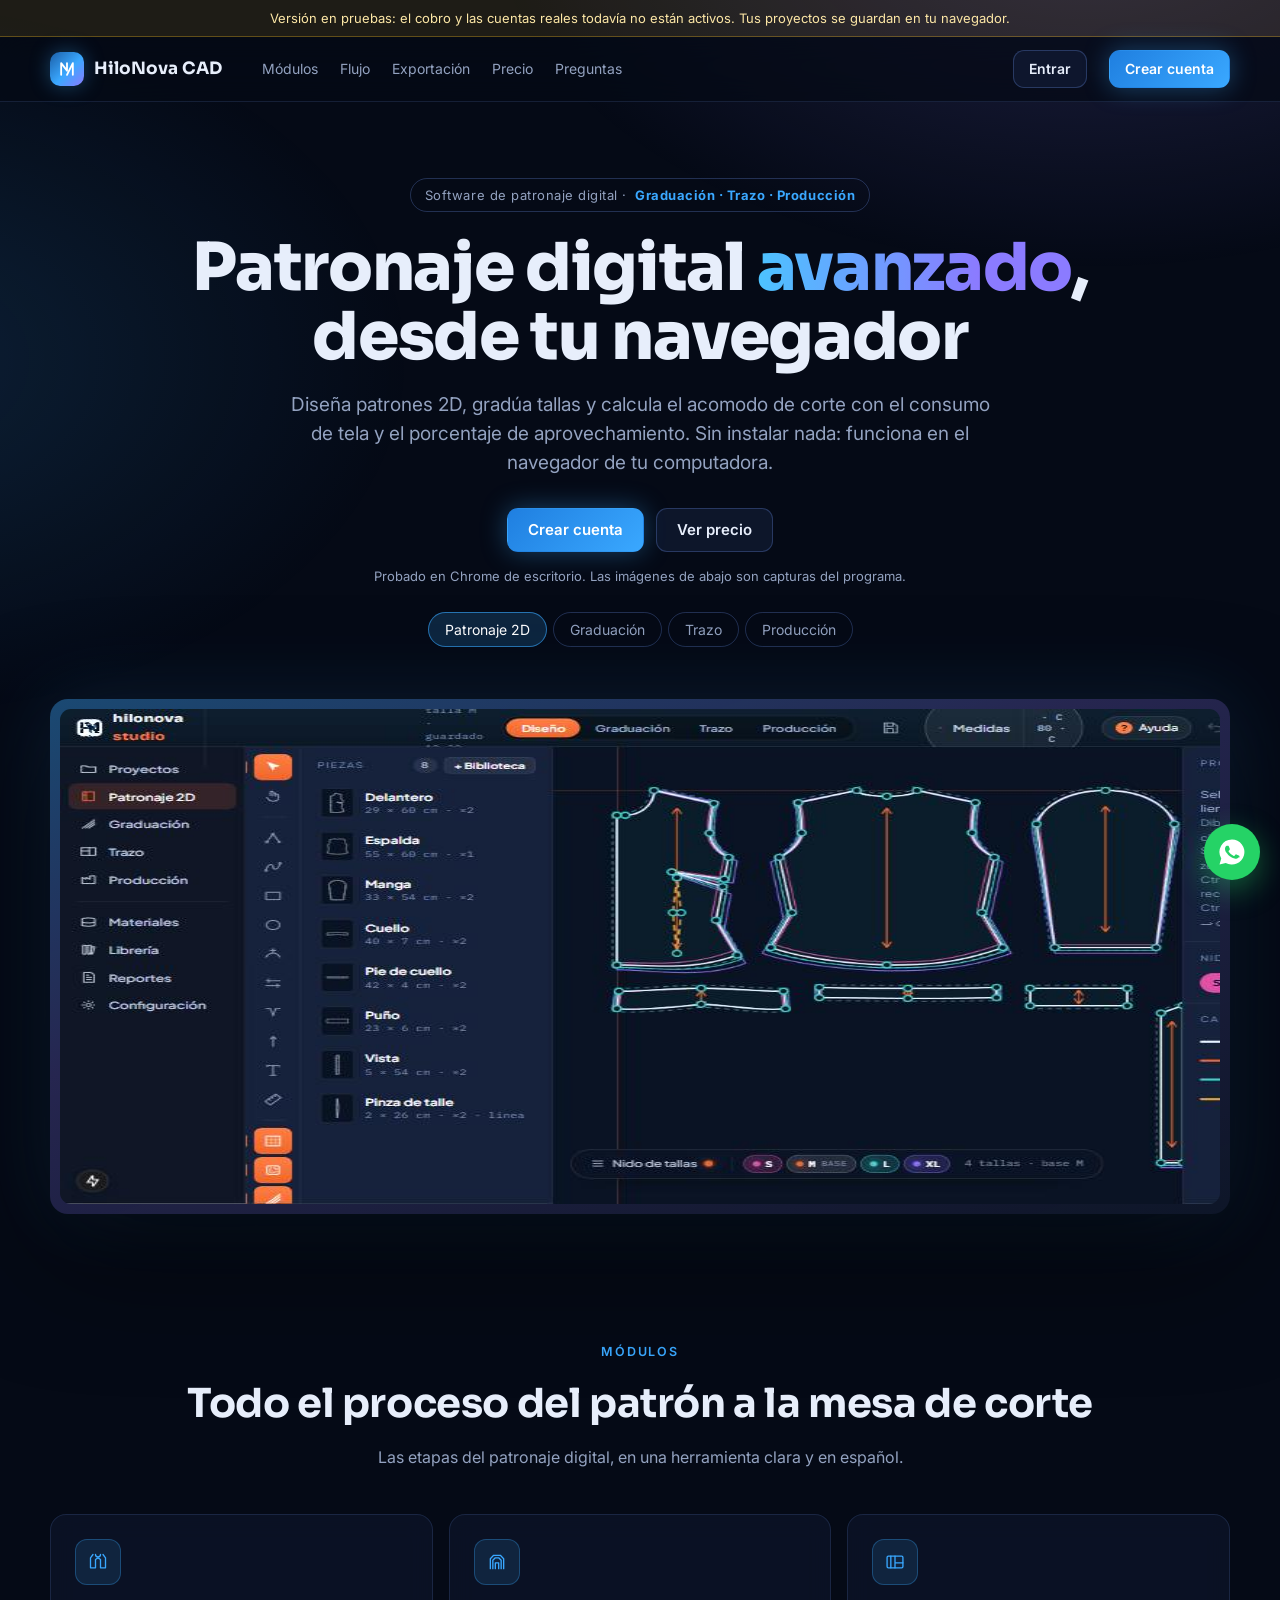
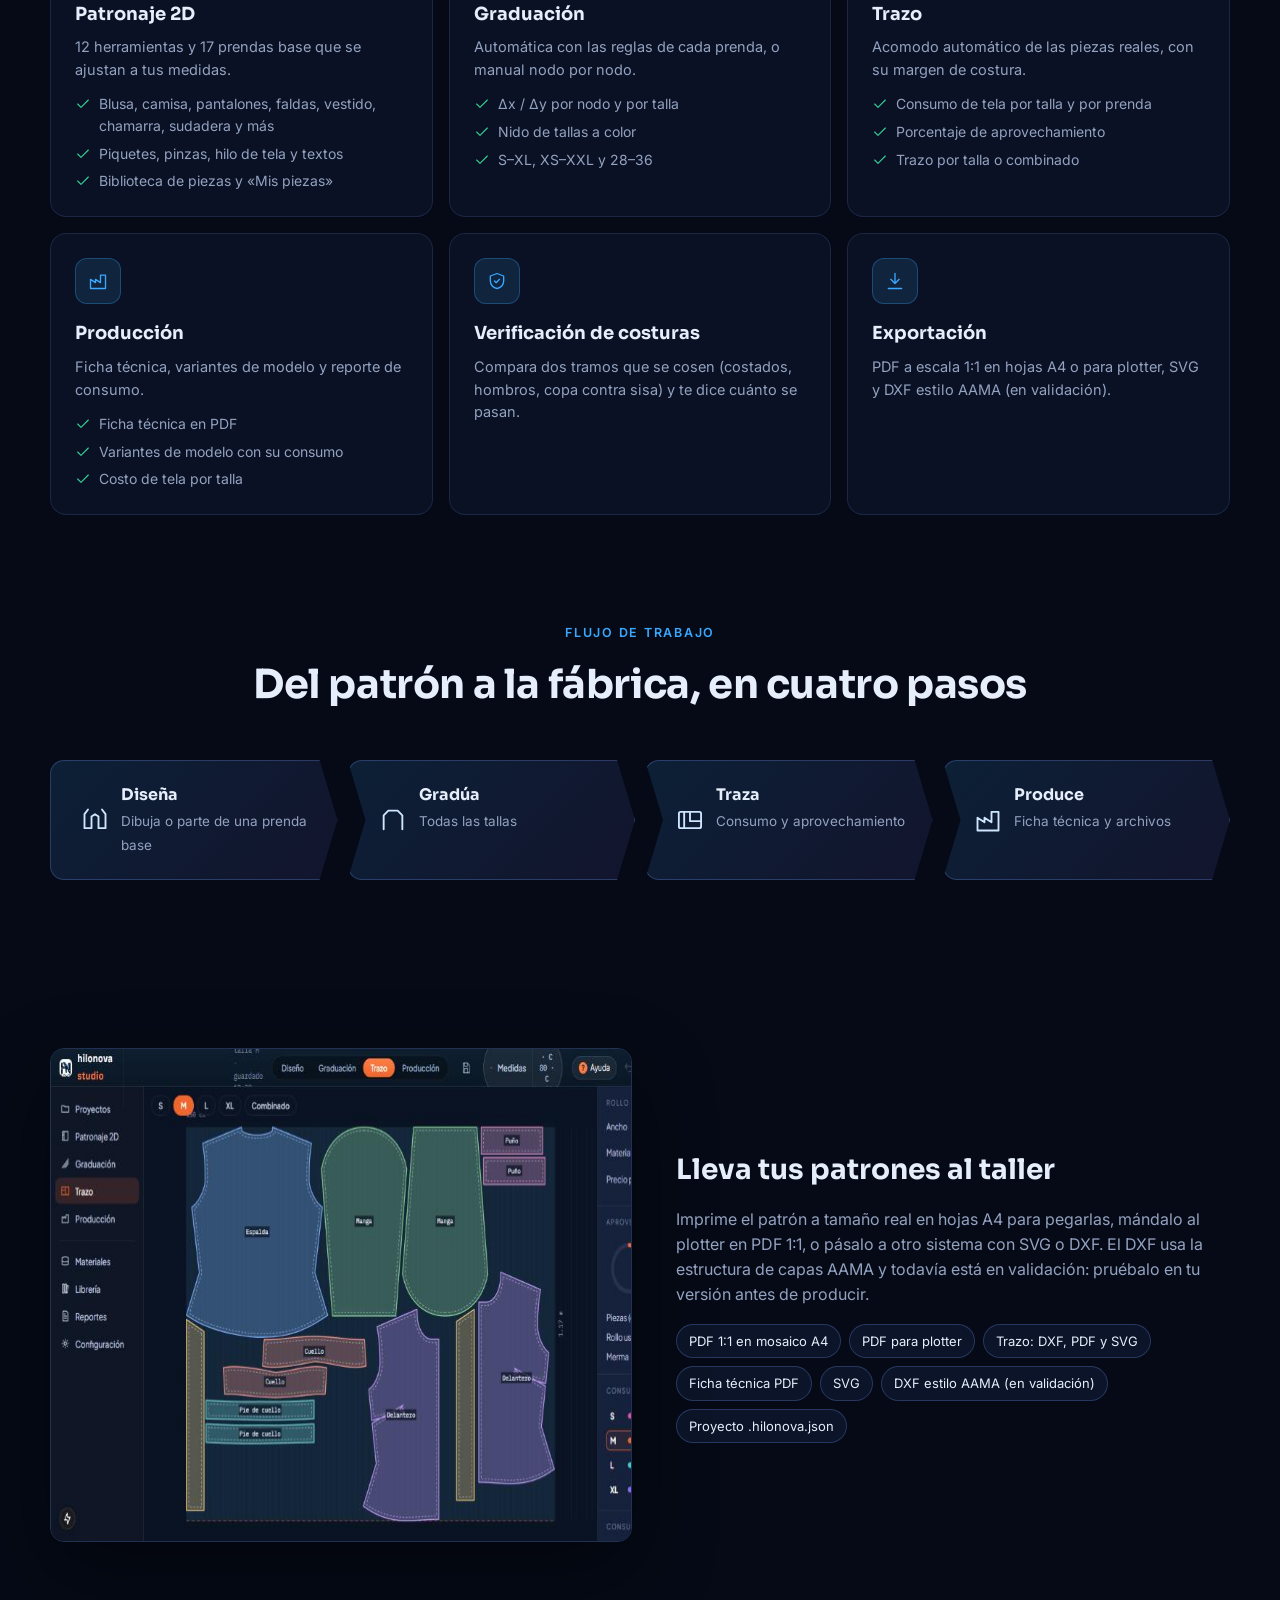
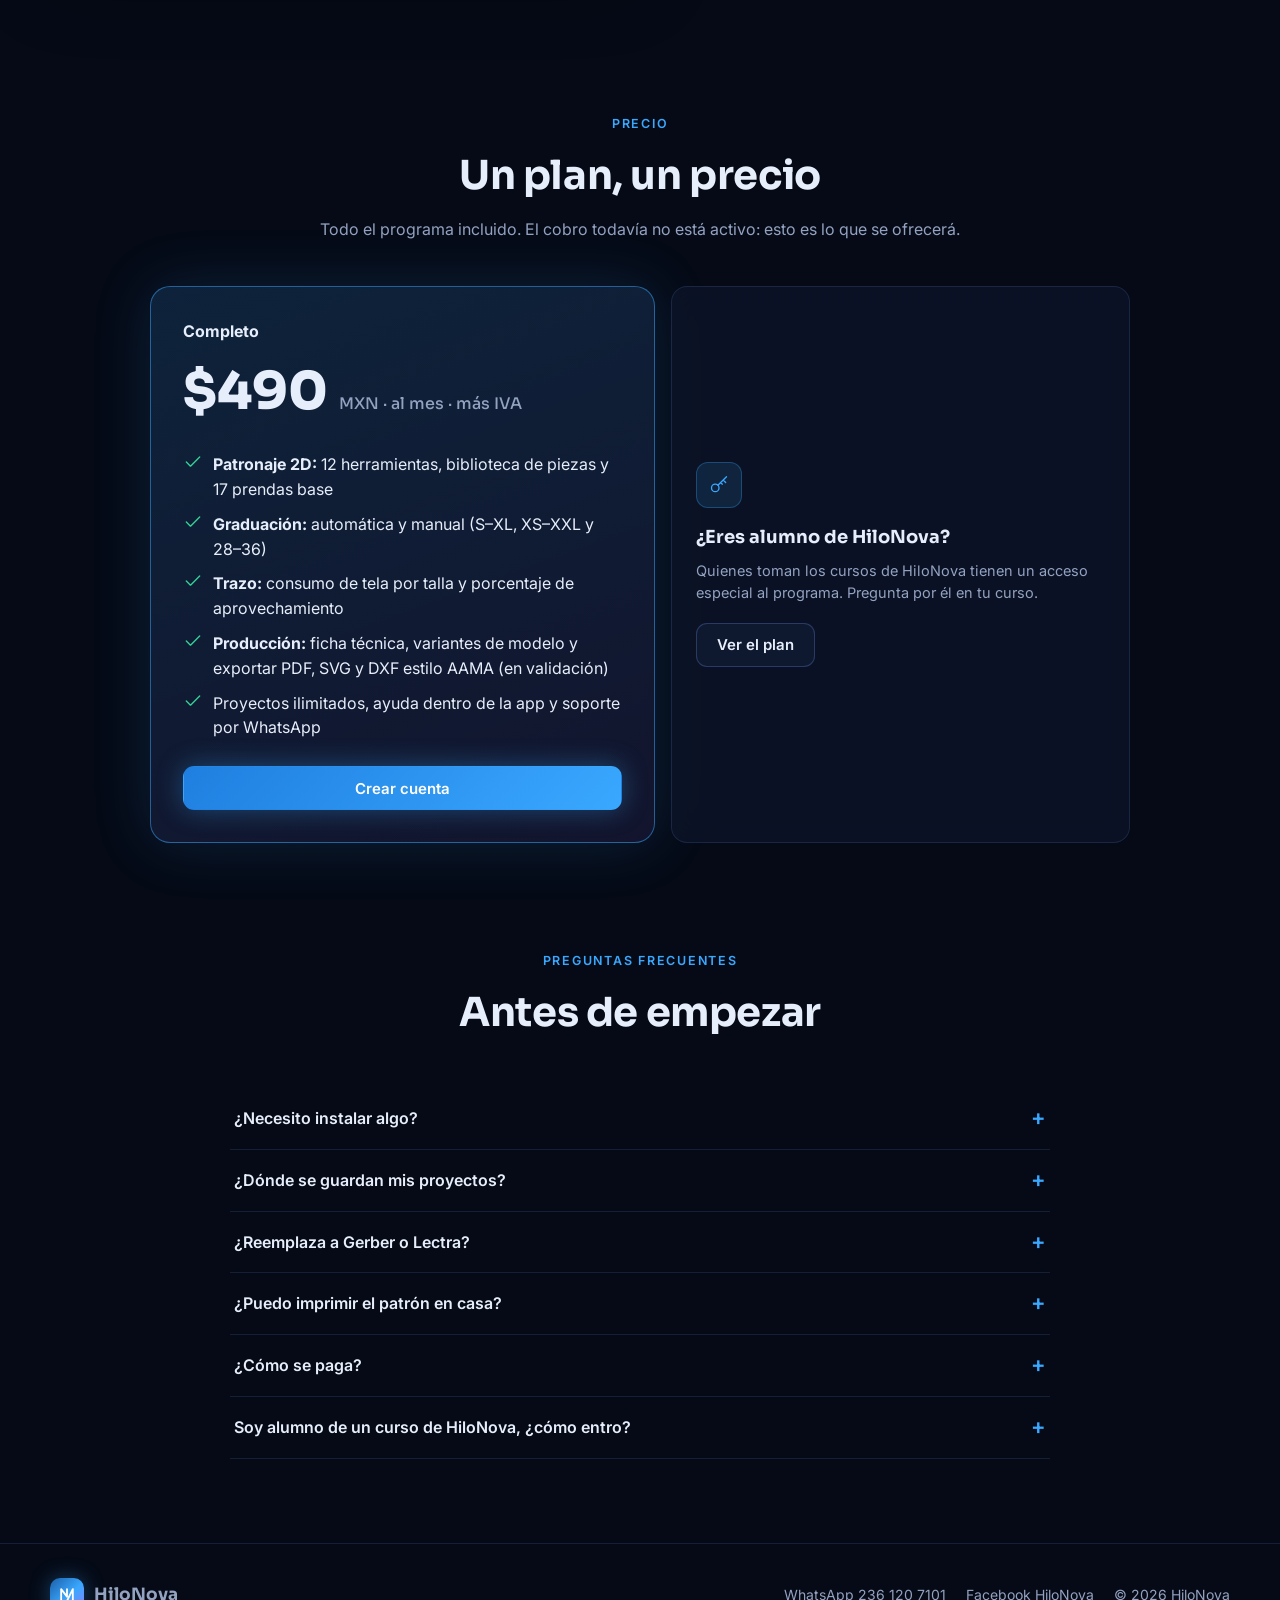
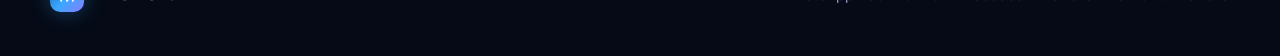
==== index.html @ 09a37320 "feat: programa con cuentas reales y guardado en la nube; FAQ de dónde se guardan los proyectos Qué: " ====
<!doctype html>
<html lang="es" data-theme="dark">
<head>
  <meta charset="utf-8">
  <meta name="viewport" content="width=device-width, initial-scale=1">
  <title>HiloNova CAD · Software de patronaje digital, graduación y trazo</title>
  <meta name="description" content="Diseña patrones 2D, gradúa tallas y calcula el acomodo de corte con consumo de tela y aprovechamiento, desde tu navegador. Ficha técnica y exportación a PDF, SVG y DXF.">
  <meta property="og:title" content="HiloNova CAD · Patronaje digital avanzado">
  <meta property="og:description" content="Patrones 2D, graduación de tallas, trazo con consumo de tela y ficha técnica. Desde tu navegador.">
  <meta property="og:image" content="assets/img/screen-trazo.jpg">
  <link rel="icon" href="data:image/svg+xml,%3Csvg xmlns=%27http://www.w3.org/2000/svg%27 viewBox=%270 0 24 24%27%3E%3Crect width=%2724%27 height=%2724%27 rx=%276%27 fill=%27%231f7fe0%27/%3E%3Cpath d=%27M7 17V7l5 7V7M12 17l5-10v10%27 stroke=%27white%27 stroke-width=%272%27 fill=%27none%27 stroke-linecap=%27round%27 stroke-linejoin=%27round%27/%3E%3C/svg%3E">
  <link rel="preconnect" href="https://fonts.googleapis.com">
  <link rel="preconnect" href="https://fonts.gstatic.com" crossorigin>
  <link href="https://fonts.googleapis.com/css2?family=Inter:wght@400;500;600;700&family=Sora:wght@500;600;700;800&display=swap" rel="stylesheet">
  <style>
    :root { --bg:#050a16; --panel:rgba(13,22,42,.72); --line:rgba(120,160,255,.14); --line2:rgba(120,160,255,.26); --text:#e7eefb; --muted:#93a2c0; --accent:#3aa8ff; --accent2:#8b7bff; --ok:#34d399; }
    * { box-sizing: border-box; }
    html { scroll-behavior: smooth; }
    body { margin:0; font-family: Inter, system-ui, sans-serif; background: var(--bg); color: var(--text); -webkit-font-smoothing: antialiased; line-height: 1.55; overflow-x: hidden; }
    body::before { content:''; position: fixed; inset: 0; z-index: -1; background: radial-gradient(1000px 600px at 85% -10%, rgba(139,123,255,.2), transparent 60%), radial-gradient(900px 600px at -10% 40%, rgba(58,168,255,.14), transparent 60%); }
    a { color: inherit; text-decoration: none; }
    svg.ic { width: 20px; height: 20px; stroke: currentColor; fill: none; stroke-width: 1.6; stroke-linecap: round; stroke-linejoin: round; flex: none; }
    .wrap { width: min(1180px, 100% - 40px); margin: 0 auto; }
    header { position: sticky; top: 0; z-index: 20; backdrop-filter: blur(14px); background: rgba(5,10,22,.72); border-bottom: 1px solid var(--line); }
    .nav { display: flex; align-items: center; gap: 22px; height: 64px; }
    .brand { display: flex; align-items: center; gap: 10px; font-family: Sora, Inter; font-weight: 700; font-size: 17px; }
    .mark { width: 34px; height: 34px; border-radius: 10px; display: grid; place-items: center; background: linear-gradient(135deg,#1b5fa8,#3aa8ff 55%,#8b7bff); box-shadow: 0 0 20px rgba(58,168,255,.35); }
    .mark svg { width: 20px; height: 20px; stroke: #fff; fill: none; stroke-width: 2.2; stroke-linecap: round; stroke-linejoin: round; }
    .links { display: flex; gap: 22px; margin-left: 18px; color: var(--muted); font-size: 14px; }
    .links a:hover { color: var(--text); }
    .sp { flex: 1; }
    .btn { display: inline-flex; align-items: center; justify-content: center; gap: 8px; height: 44px; padding: 0 20px; border-radius: 11px; font-weight: 600; font-size: 15px; border: 1px solid var(--line2); background: rgba(19,31,58,.6); cursor: pointer; transition: .2s; color: var(--text); }
    .btn:hover { border-color: var(--accent); }
    .btn.pri { background: linear-gradient(135deg,#1f7fe0,#3aa8ff); border-color: transparent; color: #fff; box-shadow: 0 0 26px rgba(58,168,255,.35); }
    .btn.pri:hover { box-shadow: 0 0 0 1px rgba(58,168,255,.6), 0 0 34px rgba(58,168,255,.45); }
    .btn.sm { height: 38px; padding: 0 15px; font-size: 14px; }
    .hero { padding: 76px 0 40px; text-align: center; }
    .eyebrow { display: inline-flex; gap: 8px; align-items: center; padding: 6px 14px; border-radius: 99px; border: 1px solid var(--line2); color: var(--muted); font-size: 13px; letter-spacing: .04em; }
    .eyebrow b { color: var(--accent); }
    h1 { font-family: Sora, Inter; font-weight: 800; font-size: clamp(36px, 5.6vw, 66px); line-height: 1.04; margin: 22px auto 18px; max-width: 960px; letter-spacing: -.02em; }
    h1 .g { background: linear-gradient(90deg,#4cc3ff,#8b7bff 70%); -webkit-background-clip: text; background-clip: text; color: transparent; }
    .lead { color: var(--muted); font-size: clamp(16px, 1.6vw, 19px); max-width: 720px; margin: 0 auto 30px; }
    .cta { display: flex; gap: 12px; justify-content: center; flex-wrap: wrap; }
    .note { margin-top: 14px; color: var(--muted); font-size: 13px; }
    .shot { margin: 52px auto 0; position: relative; border-radius: 18px; padding: 10px; background: linear-gradient(160deg, rgba(58,168,255,.4), rgba(139,123,255,.25) 40%, rgba(120,160,255,.08)); box-shadow: 0 40px 120px rgba(0,0,0,.55), 0 0 80px rgba(58,168,255,.15); }
    .shot img { display: block; width: 100%; border-radius: 11px; }
    .tabs { display: flex; gap: 6px; justify-content: center; margin-top: 26px; flex-wrap: wrap; }
    .tab { padding: 8px 16px; border-radius: 99px; border: 1px solid var(--line2); color: var(--muted); cursor: pointer; font-size: 14px; background: none; font-family: inherit; }
    .tab.on { color: #fff; background: rgba(58,168,255,.18); border-color: rgba(58,168,255,.6); }
    section { padding: 84px 0; }
    .sh { text-align: center; margin-bottom: 44px; }
    .sh small { color: var(--accent); letter-spacing: .14em; text-transform: uppercase; font-weight: 600; font-size: 12.5px; }
    .sh h2 { font-family: Sora, Inter; font-size: clamp(28px, 3.4vw, 40px); margin: 10px 0 10px; letter-spacing: -.01em; }
    .sh p { color: var(--muted); max-width: 640px; margin: 0 auto; }
    .grid { display: grid; grid-template-columns: repeat(3, minmax(0,1fr)); gap: 16px; }
    .card { padding: 24px; border-radius: 16px; background: var(--panel); border: 1px solid var(--line); backdrop-filter: blur(12px); transition: .2s; }
    .card:hover { border-color: rgba(58,168,255,.45); transform: translateY(-2px); }
    .ci { width: 46px; height: 46px; border-radius: 12px; display: grid; place-items: center; background: rgba(58,168,255,.12); color: var(--accent); margin-bottom: 16px; box-shadow: inset 0 0 0 1px rgba(58,168,255,.3); }
    .card h3 { margin: 0 0 8px; font-size: 18px; font-family: Sora, Inter; }
    .card p { margin: 0; color: var(--muted); font-size: 14.5px; }
    .card ul { margin: 12px 0 0; padding: 0; list-style: none; display: grid; gap: 6px; color: var(--muted); font-size: 14px; }
    .card li { display: flex; gap: 8px; } .card li svg { color: var(--ok); width: 16px; height: 16px; margin-top: 3px; }
    .flow { display: grid; grid-template-columns: repeat(4, minmax(0,1fr)); gap: 10px; }
    .step { position: relative; padding: 22px 24px 22px 70px; border-radius: 14px; background: linear-gradient(135deg, rgba(58,168,255,.14), rgba(139,123,255,.1)); border: 1px solid var(--line2); clip-path: polygon(0 0, calc(100% - 18px) 0, 100% 50%, calc(100% - 18px) 100%, 0 100%, 18px 50%); }
    .step:first-child { clip-path: polygon(0 0, calc(100% - 18px) 0, 100% 50%, calc(100% - 18px) 100%, 0 100%); }
    .step svg { position: absolute; left: 30px; top: 50%; transform: translateY(-50%); width: 28px; height: 28px; color: #cfe6ff; }
    .step b { display: block; font-family: Sora, Inter; } .step span { color: var(--muted); font-size: 13.5px; }
    .split { display: grid; grid-template-columns: 1.05fr 1fr; gap: 44px; align-items: center; }
    .split img { width: 100%; border-radius: 14px; border: 1px solid var(--line2); box-shadow: 0 30px 80px rgba(0,0,0,.45); }
    .split h3 { font-family: Sora, Inter; font-size: 28px; margin: 0 0 12px; }
    .split p { color: var(--muted); }
    .chips { display: flex; flex-wrap: wrap; gap: 8px; margin-top: 18px; }
    .chip { padding: 6px 12px; border-radius: 99px; border: 1px solid var(--line2); color: var(--text); font-size: 13px; background: rgba(19,31,58,.5); }
    .price { max-width: 980px; margin: 0 auto; display: grid; grid-template-columns: 1.1fr 1fr; gap: 16px; }
    .plan { padding: 32px; border-radius: 20px; border: 1px solid rgba(58,168,255,.5); background: linear-gradient(160deg, rgba(58,168,255,.16), rgba(139,123,255,.1)); box-shadow: 0 0 60px rgba(58,168,255,.15); }
    .plan .amt { font-family: Sora, Inter; font-size: 52px; font-weight: 800; margin: 8px 0 2px; }
    .plan .amt small { font-size: 16px; color: var(--muted); font-weight: 500; }
    .plan ul { list-style: none; padding: 0; margin: 20px 0 26px; display: grid; gap: 10px; }
    .plan li { display: flex; gap: 10px; } .plan li svg { color: var(--ok); }
    .faq details { border-bottom: 1px solid var(--line); padding: 18px 4px; }
    .faq summary { cursor: pointer; font-weight: 600; font-size: 16px; list-style: none; display: flex; justify-content: space-between; gap: 10px; }
    .faq summary::after { content: '+'; color: var(--accent); font-size: 22px; line-height: 1; }
    .faq details[open] summary::after { content: '–'; }
    .faq p { color: var(--muted); margin: 10px 0 0; }
    footer { border-top: 1px solid var(--line); padding: 34px 0 44px; color: var(--muted); font-size: 14px; }
    footer .row { display: flex; gap: 20px; align-items: center; flex-wrap: wrap; }
    .wa { position: fixed; right: 20px; bottom: 20px; width: 56px; height: 56px; border-radius: 50%; display: grid; place-items: center; background: #25d366; box-shadow: 0 10px 30px rgba(37,211,102,.4); z-index: 30; }
    .wa svg { width: 30px; height: 30px; fill: #fff; }
    @media (max-width: 900px) { .links { display: none; } .grid, .flow, .split, .price { grid-template-columns: 1fr; } .step, .step:first-child { clip-path: none; } section { padding: 60px 0; } }
    .beta { background: rgba(251,191,36,.1); border-bottom: 1px solid rgba(251,191,36,.3); color: #fde7a6; text-align: center; font-size: 13px; padding: 8px 14px; }
  </style>
</head>
<body>
<div class="beta">Versión en pruebas: el cobro y las cuentas reales todavía no están activos. Tus proyectos se guardan en tu navegador.</div>
<header><div class="wrap nav">
  <a class="brand" href="#"><span class="mark"><svg viewBox="0 0 24 24"><path d="M5 19V5l7 9V5"/><path d="M12 19l7-14v14"/></svg></span>HiloNova CAD</a>
  <nav class="links"><a href="#modulos">Módulos</a><a href="#flujo">Flujo</a><a href="#exportar">Exportación</a><a href="#precio">Precio</a><a href="#faq">Preguntas</a></nav>
  <span class="sp"></span>
  <a class="btn sm" href="programa/auth/signin/">Entrar</a>
  <a class="btn sm pri" href="programa/auth/signup/">Crear cuenta</a>
</div></header>

<main>
  <div class="wrap hero">
    <span class="eyebrow">Software de patronaje digital · <b>Graduación · Trazo · Producción</b></span>
    <h1>Patronaje digital <span class="g">avanzado</span>, desde tu navegador</h1>
    <p class="lead">Diseña patrones 2D, gradúa tallas y calcula el acomodo de corte con el consumo de tela y el porcentaje de aprovechamiento. Sin instalar nada: funciona en el navegador de tu computadora.</p>
    <div class="cta"><a class="btn pri" href="programa/auth/signup/">Crear cuenta</a><a class="btn" href="#precio">Ver precio</a></div>
    <div class="note">Probado en Chrome de escritorio. Las imágenes de abajo son capturas del programa.</div>
    <div class="tabs" id="tabs">
      <button class="tab on" data-img="patronaje">Patronaje 2D</button><button class="tab" data-img="graduacion">Graduación</button><button class="tab" data-img="trazo">Trazo</button><button class="tab" data-img="produccion">Producción</button>
    </div>
    <div class="shot"><img id="shot" src="assets/img/screen-patronaje.jpg" alt="Editor de patronaje 2D con el nido de tallas S, M, L y XL sobre una blusa clásica" width="800" height="495"></div>
  </div>

  <section id="modulos"><div class="wrap">
    <div class="sh"><small>Módulos</small><h2>Todo el proceso del patrón a la mesa de corte</h2><p>Las etapas del patronaje digital, en una herramienta clara y en español.</p></div>
    <div class="grid">
      <div class="card"><div class="ci"><svg class="ic" viewBox="0 0 24 24"><path d="M6 3l-3 4v12h6V9l3-2 3 2v10h6V7l-3-4"/><path d="M9 3c0 2 1.3 3 3 3s3-1 3-3"/></svg></div><h3>Patronaje 2D</h3><p>12 herramientas y 17 prendas base que se ajustan a tus medidas.</p><ul><li><svg class="ic" viewBox="0 0 24 24"><path d="M20 6L9 17l-5-5"/></svg>Blusa, camisa, pantalones, faldas, vestido, chamarra, sudadera y más</li><li><svg class="ic" viewBox="0 0 24 24"><path d="M20 6L9 17l-5-5"/></svg>Piquetes, pinzas, hilo de tela y textos</li><li><svg class="ic" viewBox="0 0 24 24"><path d="M20 6L9 17l-5-5"/></svg>Biblioteca de piezas y «Mis piezas»</li></ul></div>
      <div class="card"><div class="ci"><svg class="ic" viewBox="0 0 24 24"><path d="M4 20V8l4-4h8l4 4v12"/><path d="M7 20V10l3-3h4l3 3v10"/><path d="M10 20v-7h4v7"/></svg></div><h3>Graduación</h3><p>Automática con las reglas de cada prenda, o manual nodo por nodo.</p><ul><li><svg class="ic" viewBox="0 0 24 24"><path d="M20 6L9 17l-5-5"/></svg>Δx / Δy por nodo y por talla</li><li><svg class="ic" viewBox="0 0 24 24"><path d="M20 6L9 17l-5-5"/></svg>Nido de tallas a color</li><li><svg class="ic" viewBox="0 0 24 24"><path d="M20 6L9 17l-5-5"/></svg>S–XL, XS–XXL y 28–36</li></ul></div>
      <div class="card"><div class="ci"><svg class="ic" viewBox="0 0 24 24"><rect x="2.5" y="5" width="19" height="14" rx="1.5"/><path d="M7 5v14M12 5v8h9.5M12 13v6"/></svg></div><h3>Trazo</h3><p>Acomodo automático de las piezas reales, con su margen de costura.</p><ul><li><svg class="ic" viewBox="0 0 24 24"><path d="M20 6L9 17l-5-5"/></svg>Consumo de tela por talla y por prenda</li><li><svg class="ic" viewBox="0 0 24 24"><path d="M20 6L9 17l-5-5"/></svg>Porcentaje de aprovechamiento</li><li><svg class="ic" viewBox="0 0 24 24"><path d="M20 6L9 17l-5-5"/></svg>Trazo por talla o combinado</li></ul></div>
      <div class="card"><div class="ci"><svg class="ic" viewBox="0 0 24 24"><path d="M3 21V10l6 4V10l6 4V5h6v16z"/></svg></div><h3>Producción</h3><p>Ficha técnica, variantes de modelo y reporte de consumo.</p><ul><li><svg class="ic" viewBox="0 0 24 24"><path d="M20 6L9 17l-5-5"/></svg>Ficha técnica en PDF</li><li><svg class="ic" viewBox="0 0 24 24"><path d="M20 6L9 17l-5-5"/></svg>Variantes de modelo con su consumo</li><li><svg class="ic" viewBox="0 0 24 24"><path d="M20 6L9 17l-5-5"/></svg>Costo de tela por talla</li></ul></div>
      <div class="card"><div class="ci"><svg class="ic" viewBox="0 0 24 24"><path d="M12 3l8 3v6c0 4.5-3.4 8.3-8 9-4.6-.7-8-4.5-8-9V6z"/><path d="M9 12l2 2 4-4"/></svg></div><h3>Verificación de costuras</h3><p>Compara dos tramos que se cosen (costados, hombros, copa contra sisa) y te dice cuánto se pasan.</p></div>
      <div class="card"><div class="ci"><svg class="ic" viewBox="0 0 24 24"><path d="M12 3v12M7 10l5 5 5-5"/><path d="M4 21h16"/></svg></div><h3>Exportación</h3><p>PDF a escala 1:1 en hojas A4 o para plotter, SVG y DXF estilo AAMA (en validación).</p></div>
    </div>
  </div></section>

  <section id="flujo" style="padding-top:20px"><div class="wrap">
    <div class="sh"><small>Flujo de trabajo</small><h2>Del patrón a la fábrica, en cuatro pasos</h2></div>
    <div class="flow">
      <div class="step"><svg class="ic" viewBox="0 0 24 24"><path d="M6 3l-3 4v12h6V9l3-2 3 2v10h6V7l-3-4"/></svg><b>Diseña</b><span>Dibuja o parte de una prenda base</span></div>
      <div class="step"><svg class="ic" viewBox="0 0 24 24"><path d="M4 20V8l4-4h8l4 4v12"/></svg><b>Gradúa</b><span>Todas las tallas</span></div>
      <div class="step"><svg class="ic" viewBox="0 0 24 24"><rect x="2.5" y="5" width="19" height="14" rx="1.5"/><path d="M7 5v14M12 5v8h9.5"/></svg><b>Traza</b><span>Consumo y aprovechamiento</span></div>
      <div class="step"><svg class="ic" viewBox="0 0 24 24"><path d="M3 21V10l6 4V10l6 4V5h6v16z"/></svg><b>Produce</b><span>Ficha técnica y archivos</span></div>
    </div>
  </div></section>

  <section id="exportar"><div class="wrap split">
    <img src="assets/img/screen-trazo.jpg" alt="Trazo de una blusa con sus piezas acomodadas en la tela" loading="lazy" width="800" height="494">
    <div><h3>Lleva tus patrones al taller</h3>
      <p>Imprime el patrón a tamaño real en hojas A4 para pegarlas, mándalo al plotter en PDF 1:1, o pásalo a otro sistema con SVG o DXF. El DXF usa la estructura de capas AAMA y todavía está en validación: pruébalo en tu versión antes de producir.</p>
      <div class="chips"><span class="chip">PDF 1:1 en mosaico A4</span><span class="chip">PDF para plotter</span><span class="chip">Trazo: DXF, PDF y SVG</span><span class="chip">Ficha técnica PDF</span><span class="chip">SVG</span><span class="chip">DXF estilo AAMA (en validación)</span><span class="chip">Proyecto .hilonova.json</span></div>
    </div>
  </div></section>

  <section id="precio"><div class="wrap">
    <div class="sh"><small>Precio</small><h2>Un plan, un precio</h2><p>Todo el programa incluido. El cobro todavía no está activo: esto es lo que se ofrecerá.</p></div>
    <div class="price">
      <div class="plan"><b>Completo</b><div class="amt">$490 <small>MXN · al mes · más IVA</small></div>
        <ul>
          <li><svg class="ic" viewBox="0 0 24 24"><path d="M20 6L9 17l-5-5"/></svg><span><b>Patronaje 2D:</b> 12 herramientas, biblioteca de piezas y 17 prendas base</span></li>
          <li><svg class="ic" viewBox="0 0 24 24"><path d="M20 6L9 17l-5-5"/></svg><span><b>Graduación:</b> automática y manual (S–XL, XS–XXL y 28–36)</span></li>
          <li><svg class="ic" viewBox="0 0 24 24"><path d="M20 6L9 17l-5-5"/></svg><span><b>Trazo:</b> consumo de tela por talla y porcentaje de aprovechamiento</span></li>
          <li><svg class="ic" viewBox="0 0 24 24"><path d="M20 6L9 17l-5-5"/></svg><span><b>Producción:</b> ficha técnica, variantes de modelo y exportar PDF, SVG y DXF estilo AAMA (en validación)</span></li>
          <li><svg class="ic" viewBox="0 0 24 24"><path d="M20 6L9 17l-5-5"/></svg><span>Proyectos ilimitados, ayuda dentro de la app y soporte por WhatsApp</span></li>
        </ul>
        <a class="btn pri" style="width:100%" href="programa/auth/signup/">Crear cuenta</a></div>
      <div class="card" style="display:flex;flex-direction:column;justify-content:center"><div class="ci"><svg class="ic" viewBox="0 0 24 24"><circle cx="7.5" cy="15.5" r="4.5"/><path d="M10.7 12.3L21 2M17 6l3 3M14 9l2 2"/></svg></div><h3>¿Eres alumno de HiloNova?</h3><p>Quienes toman los cursos de HiloNova tienen un acceso especial al programa. Pregunta por él en tu curso.</p><div style="margin-top:18px"><a class="btn" href="programa/pricing/">Ver el plan</a></div></div>
    </div>
  </div></section>

  <section id="faq" style="padding-top:20px"><div class="wrap faq" style="max-width:820px">
    <div class="sh"><small>Preguntas frecuentes</small><h2>Antes de empezar</h2></div>
    <details><summary>¿Necesito instalar algo?</summary><p>No. Funciona en el navegador de tu computadora; lo hemos probado en Chrome de escritorio. Todavía no está probado en otros navegadores ni en tablet.</p></details>
    <details><summary>¿Dónde se guardan mis proyectos?</summary><p>Se guardan solos en tu navegador y también en tu cuenta, así que puedes abrirlos desde otra computadora. Los materiales y tus piezas guardadas viven solo en el navegador: descarga un respaldo desde Configuración.</p></details>
    <details><summary>¿Reemplaza a Gerber o Lectra?</summary><p>No. Es una herramienta de patronaje, graduación y trazo para talleres, estudiantes y marcas pequeñas. El DXF sigue la estructura de capas AAMA y todavía está en validación: revisa la importación en tu versión antes de producir.</p></details>
    <details><summary>¿Puedo imprimir el patrón en casa?</summary><p>Sí. El PDF en mosaico divide el patrón en hojas A4 con marcas para pegarlas, a escala 1:1. Verifica la escala con una regla antes de cortar.</p></details>
    <details><summary>¿Cómo se paga?</summary><p>El cobro todavía no está activo. Cuando lo esté, será una suscripción mensual con tarjeta. Te avisaremos antes de activarlo.</p></details>
    <details><summary>Soy alumno de un curso de HiloNova, ¿cómo entro?</summary><p>Al terminar tu curso recibirás las indicaciones de tu acceso. Si tienes dudas, escríbenos por WhatsApp.</p></details>
  </div></section>
</main>

<footer><div class="wrap row">
  <a class="brand" href="#"><span class="mark"><svg viewBox="0 0 24 24"><path d="M5 19V5l7 9V5"/><path d="M12 19l7-14v14"/></svg></span>HiloNova</a>
  <span class="sp"></span>
  <a href="https://wa.me/522361207101" target="_blank" rel="noopener">WhatsApp 236 120 7101</a>
  <a href="https://www.facebook.com/HiloNova" target="_blank" rel="noopener">Facebook HiloNova</a>
  <span>© <span id="yr"></span> HiloNova</span>
</div></footer>
<a class="wa" href="https://wa.me/522361207101" target="_blank" rel="noopener" aria-label="WhatsApp"><svg viewBox="0 0 24 24"><path d="M12 2a10 10 0 0 0-8.6 15.1L2 22l5-1.3A10 10 0 1 0 12 2zm5.3 14.1c-.2.6-1.3 1.2-1.8 1.2-.5.1-1 .1-3.3-.8-2.8-1.1-4.5-3.9-4.7-4.1-.1-.2-1.1-1.5-1.1-2.9s.7-2 1-2.3c.3-.3.6-.3.8-.3h.6c.2 0 .4 0 .6.5l.8 2c.1.2.1.4 0 .5l-.4.6-.4.4c-.1.1-.3.3-.1.6.2.3.8 1.3 1.7 2.1 1.2 1 2.1 1.4 2.4 1.5.3.1.5.1.6-.1l.9-1c.2-.3.4-.2.6-.1l1.9.9c.3.1.5.2.5.3.1.2.1.8-.1 1.4z"/></svg></a>
<script>
  document.getElementById('yr').textContent = new Date().getFullYear();
  var img = document.getElementById('shot');
  var alts = { patronaje: 'Editor de patronaje 2D con el nido de tallas sobre una blusa clásica', graduacion: 'Pantalla de graduación con la gama de tallas y la tabla de tallaje', trazo: 'Trazo con las piezas de una blusa acomodadas en la tela', produccion: 'Ficha técnica para producción de una blusa clásica' };
  document.querySelectorAll('#tabs .tab').forEach(function (t) {
    t.addEventListener('click', function () {
      document.querySelectorAll('#tabs .tab').forEach(function (x) { x.classList.toggle('on', x === t); });
      img.src = 'assets/img/screen-' + t.dataset.img + '.jpg';
      img.alt = alts[t.dataset.img];
    });
  });
</script>
</body>
</html>
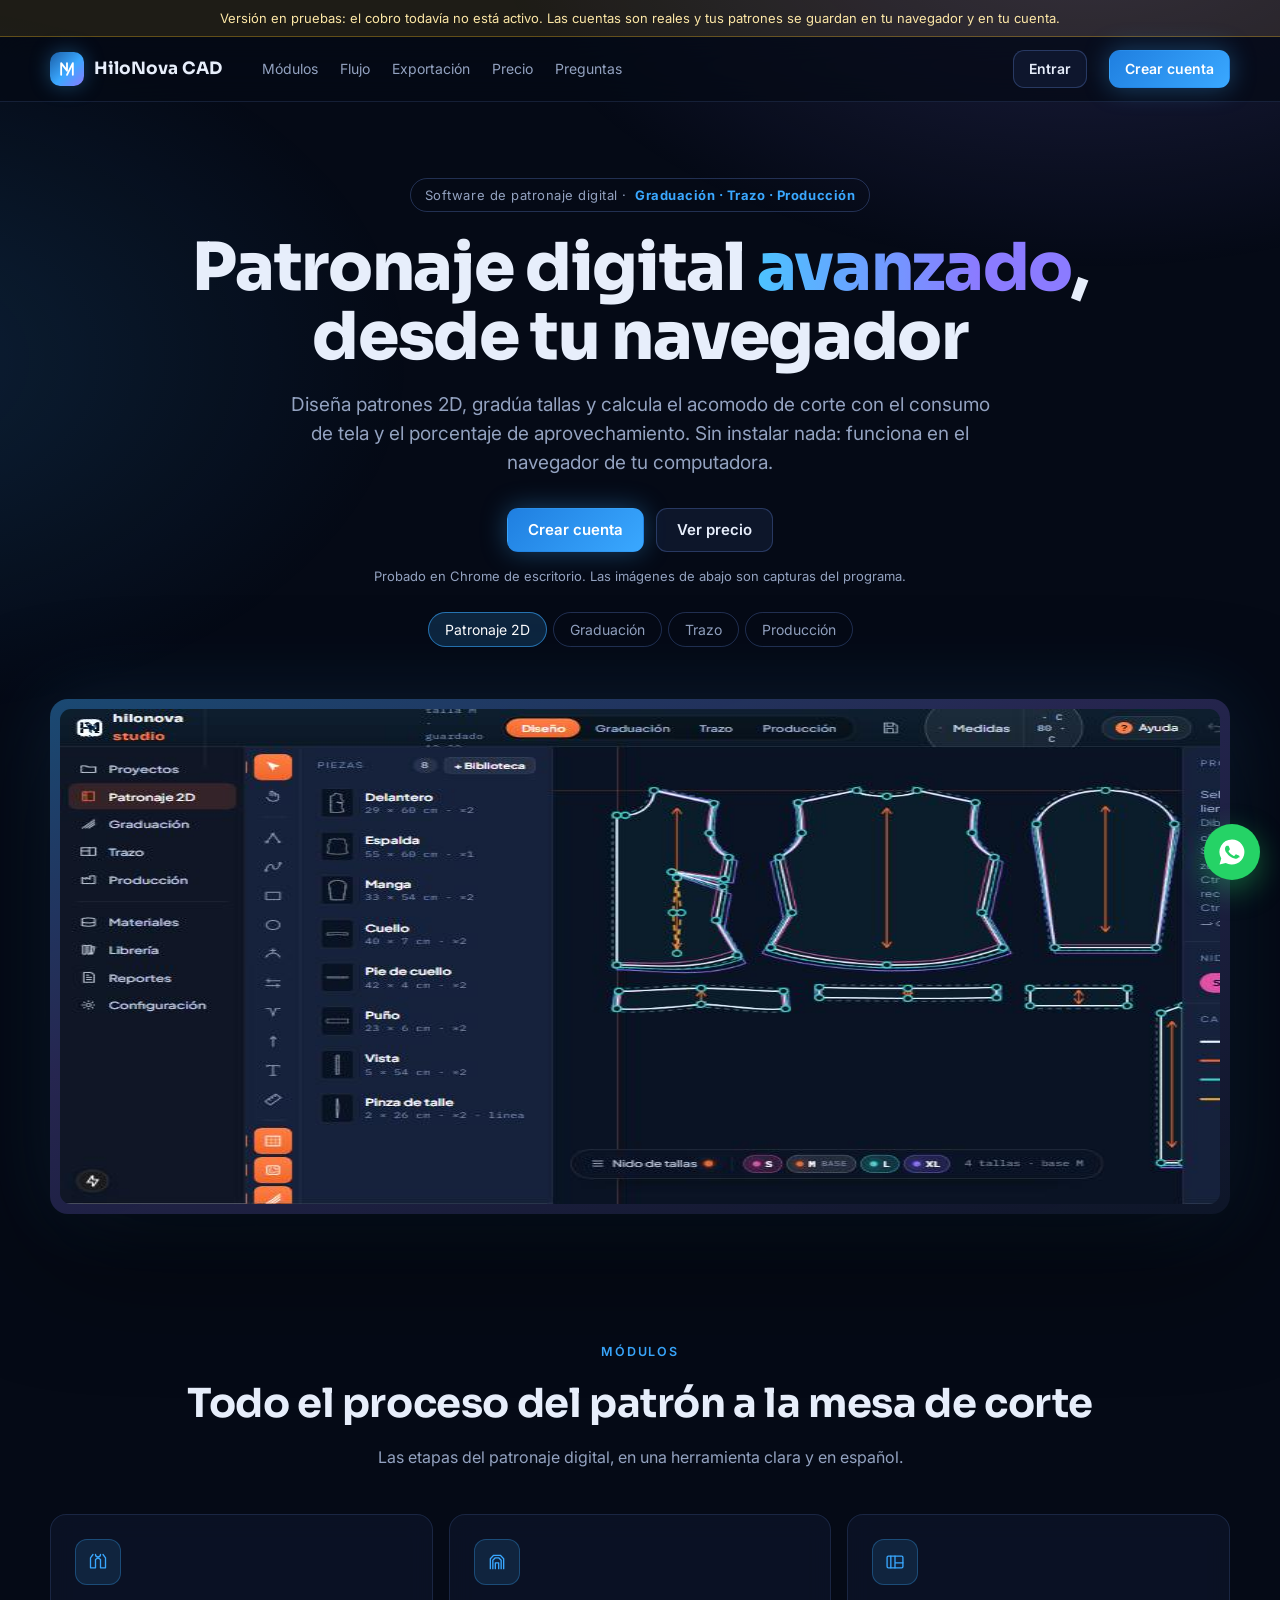
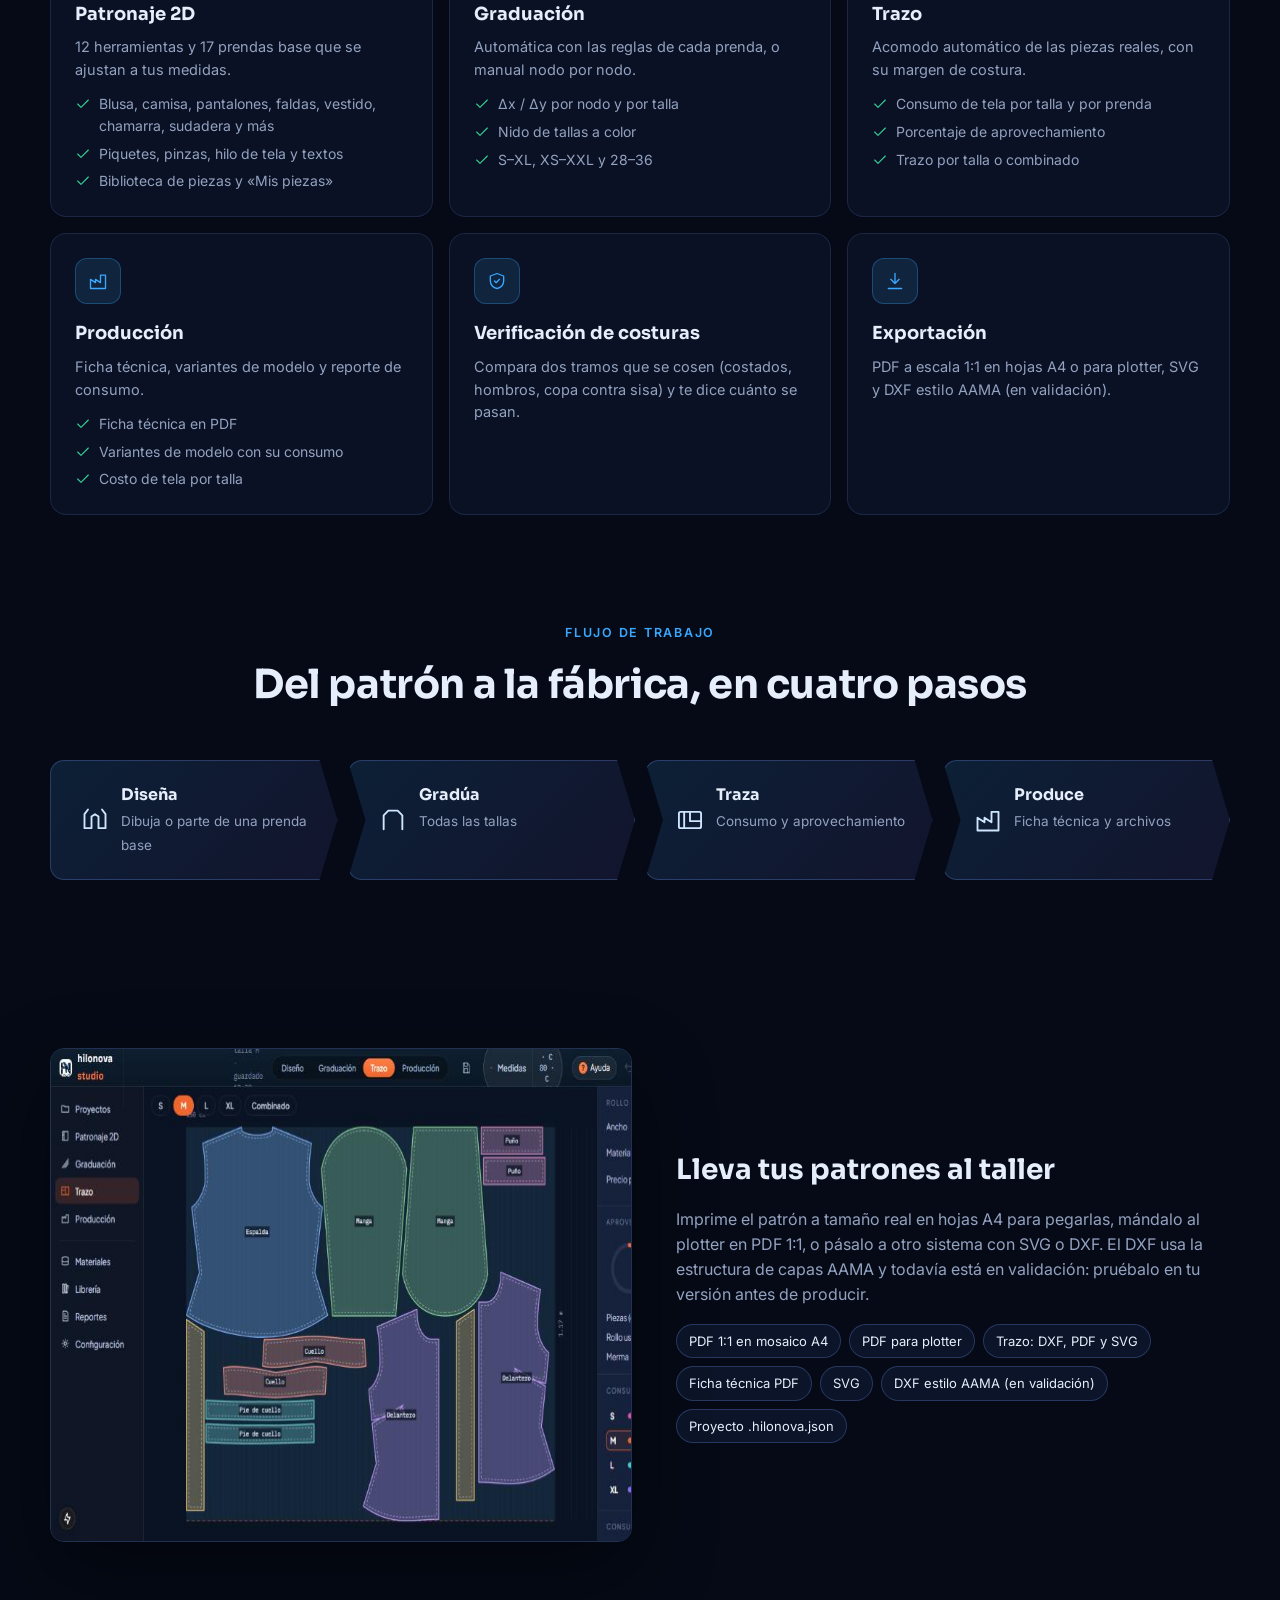
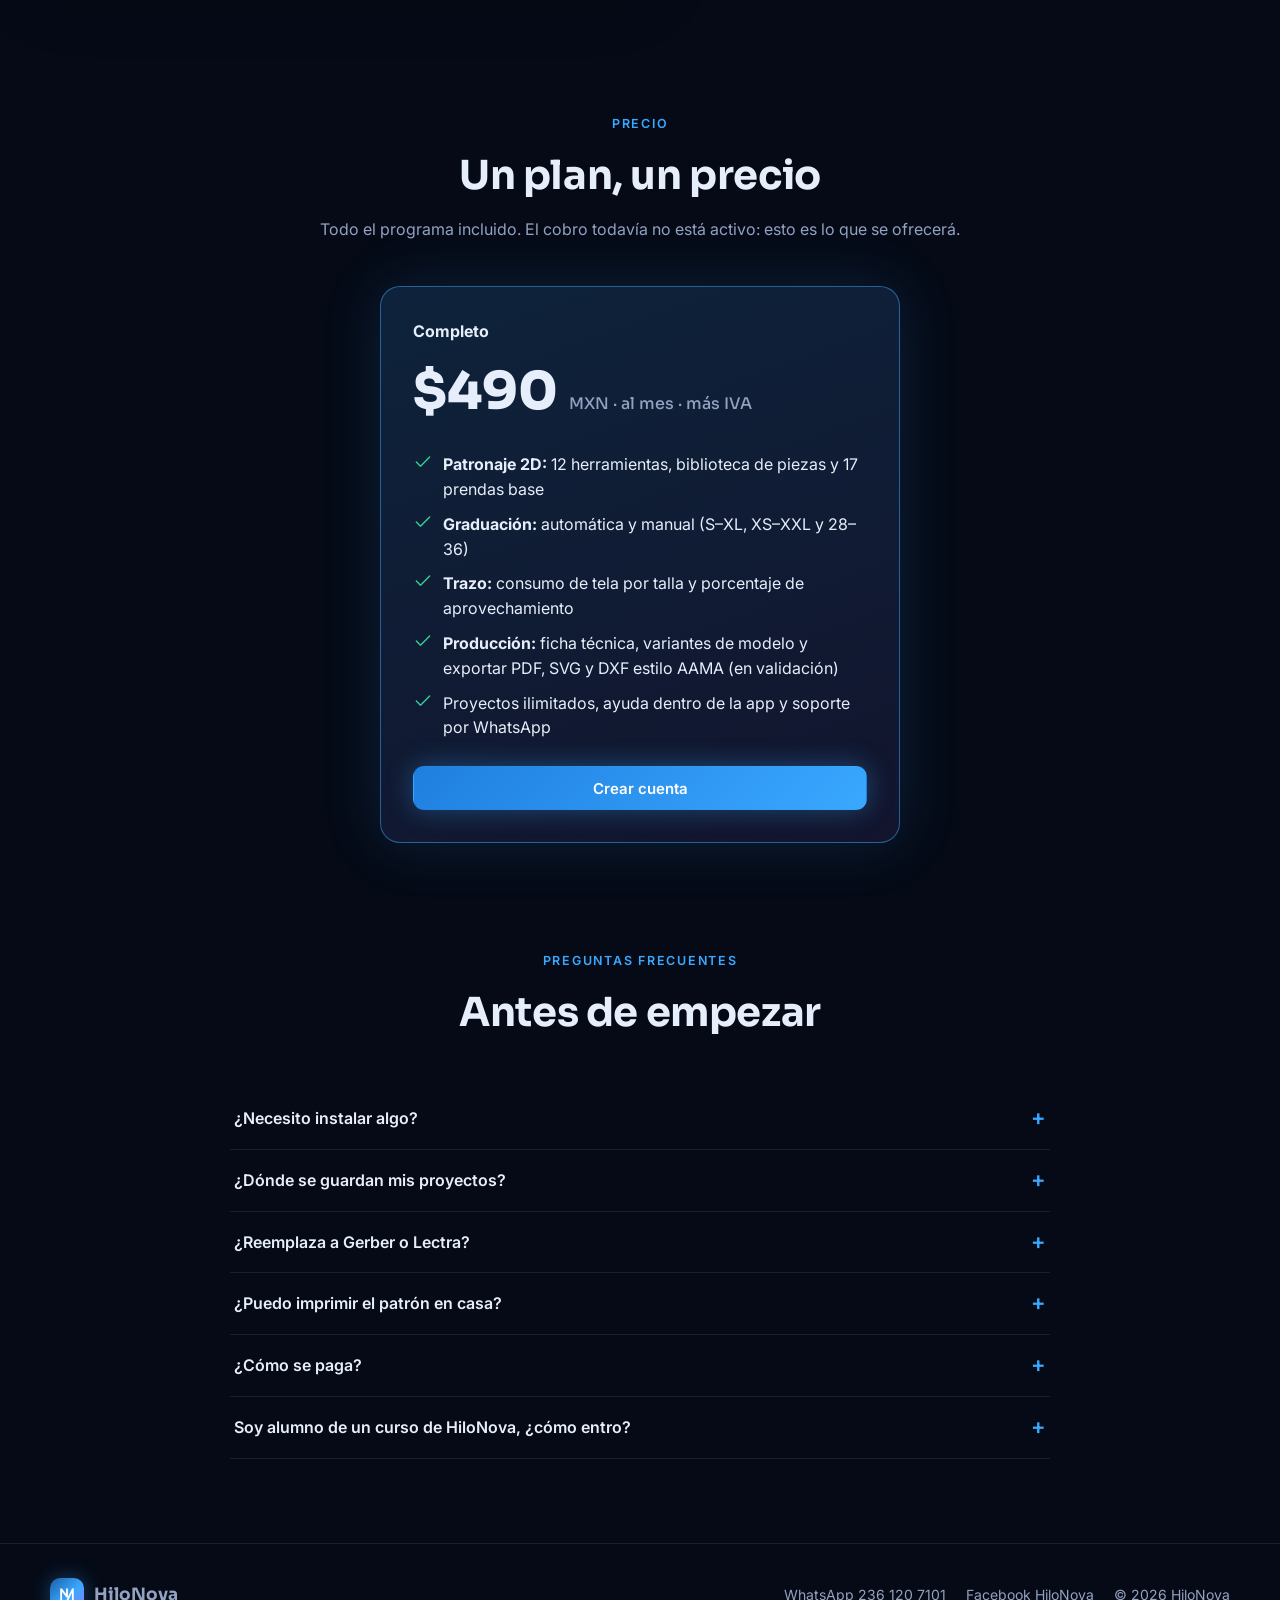
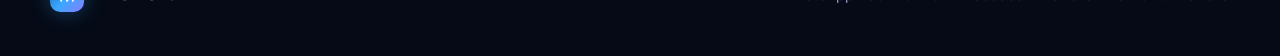
==== commit b74c4dea: "fix: página de CAD con una sola tarjeta de precio y letrero al día; programa actualizado Qué: se qui" ====
--- a/index.html
+++ b/index.html
@@ -71,7 +71,7 @@
     .split p { color: var(--muted); }
     .chips { display: flex; flex-wrap: wrap; gap: 8px; margin-top: 18px; }
     .chip { padding: 6px 12px; border-radius: 99px; border: 1px solid var(--line2); color: var(--text); font-size: 13px; background: rgba(19,31,58,.5); }
-    .price { max-width: 980px; margin: 0 auto; display: grid; grid-template-columns: 1.1fr 1fr; gap: 16px; }
+    .price { max-width: 520px; margin: 0 auto; display: grid; grid-template-columns: 1fr; gap: 16px; }
     .plan { padding: 32px; border-radius: 20px; border: 1px solid rgba(58,168,255,.5); background: linear-gradient(160deg, rgba(58,168,255,.16), rgba(139,123,255,.1)); box-shadow: 0 0 60px rgba(58,168,255,.15); }
     .plan .amt { font-family: Sora, Inter; font-size: 52px; font-weight: 800; margin: 8px 0 2px; }
     .plan .amt small { font-size: 16px; color: var(--muted); font-weight: 500; }
@@ -91,7 +91,7 @@
   </style>
 </head>
 <body>
-<div class="beta">Versión en pruebas: el cobro y las cuentas reales todavía no están activos. Tus proyectos se guardan en tu navegador.</div>
+<div class="beta">Versión en pruebas: el cobro todavía no está activo. Las cuentas son reales y tus patrones se guardan en tu navegador y en tu cuenta.</div>
 <header><div class="wrap nav">
   <a class="brand" href="#"><span class="mark"><svg viewBox="0 0 24 24"><path d="M5 19V5l7 9V5"/><path d="M12 19l7-14v14"/></svg></span>HiloNova CAD</a>
   <nav class="links"><a href="#modulos">Módulos</a><a href="#flujo">Flujo</a><a href="#exportar">Exportación</a><a href="#precio">Precio</a><a href="#faq">Preguntas</a></nav>
@@ -155,7 +155,6 @@
           <li><svg class="ic" viewBox="0 0 24 24"><path d="M20 6L9 17l-5-5"/></svg><span>Proyectos ilimitados, ayuda dentro de la app y soporte por WhatsApp</span></li>
         </ul>
         <a class="btn pri" style="width:100%" href="programa/auth/signup/">Crear cuenta</a></div>
-      <div class="card" style="display:flex;flex-direction:column;justify-content:center"><div class="ci"><svg class="ic" viewBox="0 0 24 24"><circle cx="7.5" cy="15.5" r="4.5"/><path d="M10.7 12.3L21 2M17 6l3 3M14 9l2 2"/></svg></div><h3>¿Eres alumno de HiloNova?</h3><p>Quienes toman los cursos de HiloNova tienen un acceso especial al programa. Pregunta por él en tu curso.</p><div style="margin-top:18px"><a class="btn" href="programa/pricing/">Ver el plan</a></div></div>
     </div>
   </div></section>
 
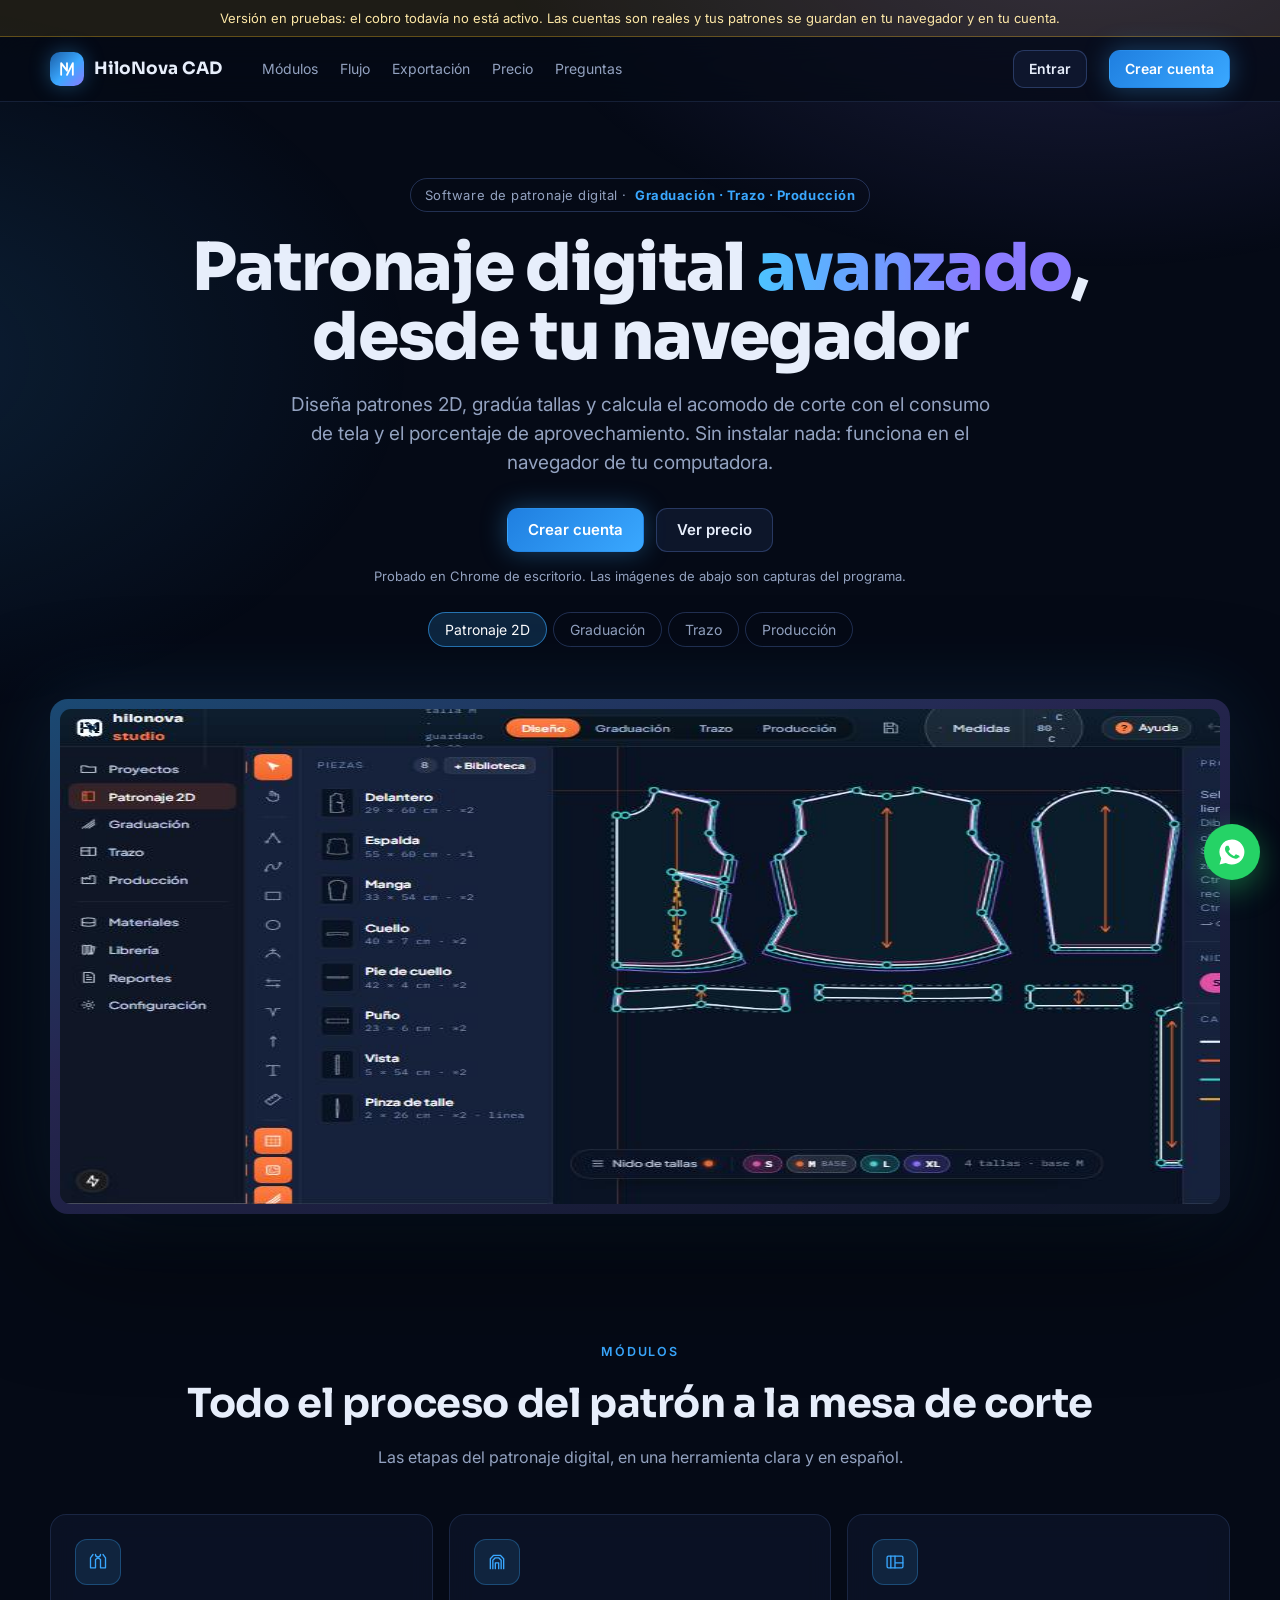
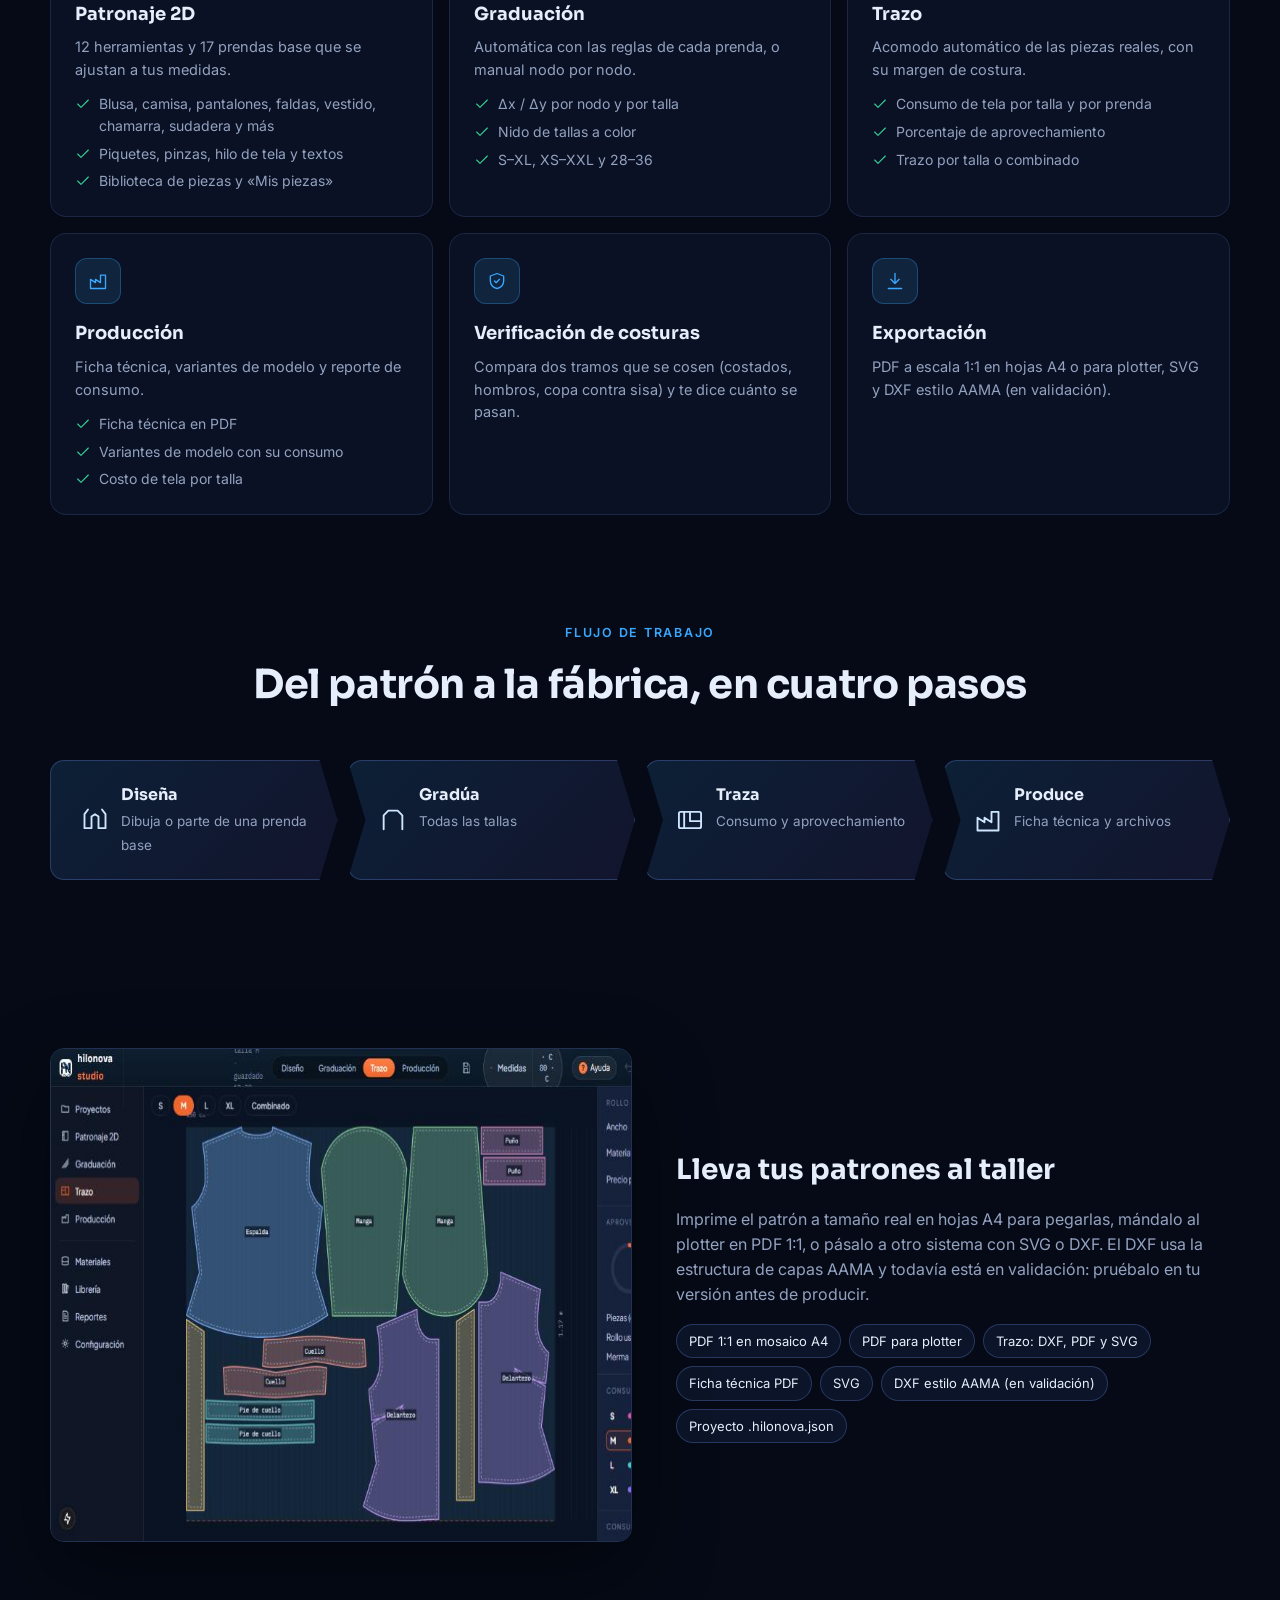
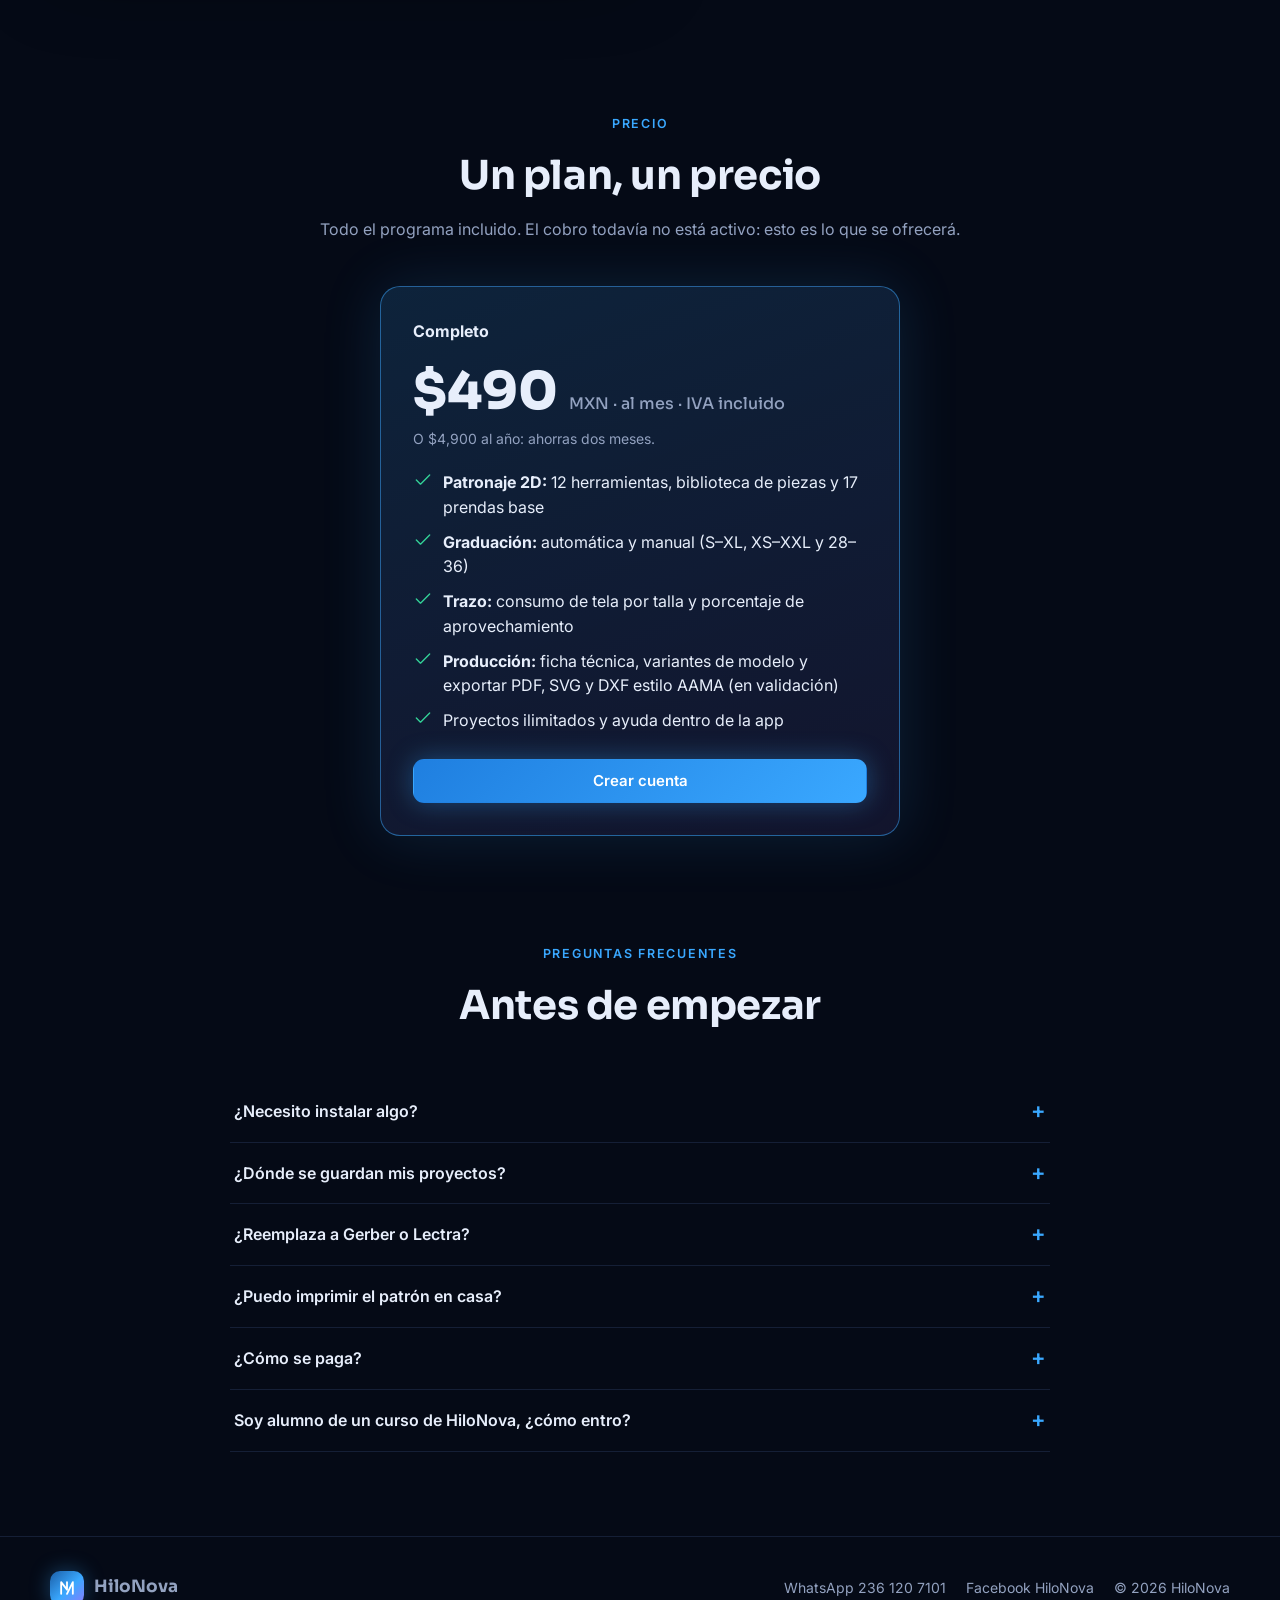
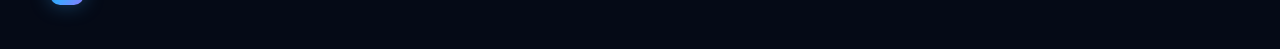
==== commit 9a419821: "fix: precio con IVA incluido, plan anual y sin soporte por WhatsApp en la tarjeta Qué: la tarjeta de" ====
--- a/index.html
+++ b/index.html
@@ -146,13 +146,13 @@
   <section id="precio"><div class="wrap">
     <div class="sh"><small>Precio</small><h2>Un plan, un precio</h2><p>Todo el programa incluido. El cobro todavía no está activo: esto es lo que se ofrecerá.</p></div>
     <div class="price">
-      <div class="plan"><b>Completo</b><div class="amt">$490 <small>MXN · al mes · más IVA</small></div>
+      <div class="plan"><b>Completo</b><div class="amt">$490 <small>MXN · al mes · IVA incluido</small></div><p style="margin:-6px 0 14px;color:var(--muted);font-size:14px">O $4,900 al año: ahorras dos meses.</p>
         <ul>
           <li><svg class="ic" viewBox="0 0 24 24"><path d="M20 6L9 17l-5-5"/></svg><span><b>Patronaje 2D:</b> 12 herramientas, biblioteca de piezas y 17 prendas base</span></li>
           <li><svg class="ic" viewBox="0 0 24 24"><path d="M20 6L9 17l-5-5"/></svg><span><b>Graduación:</b> automática y manual (S–XL, XS–XXL y 28–36)</span></li>
           <li><svg class="ic" viewBox="0 0 24 24"><path d="M20 6L9 17l-5-5"/></svg><span><b>Trazo:</b> consumo de tela por talla y porcentaje de aprovechamiento</span></li>
           <li><svg class="ic" viewBox="0 0 24 24"><path d="M20 6L9 17l-5-5"/></svg><span><b>Producción:</b> ficha técnica, variantes de modelo y exportar PDF, SVG y DXF estilo AAMA (en validación)</span></li>
-          <li><svg class="ic" viewBox="0 0 24 24"><path d="M20 6L9 17l-5-5"/></svg><span>Proyectos ilimitados, ayuda dentro de la app y soporte por WhatsApp</span></li>
+          <li><svg class="ic" viewBox="0 0 24 24"><path d="M20 6L9 17l-5-5"/></svg><span>Proyectos ilimitados y ayuda dentro de la app</span></li>
         </ul>
         <a class="btn pri" style="width:100%" href="programa/auth/signup/">Crear cuenta</a></div>
     </div>
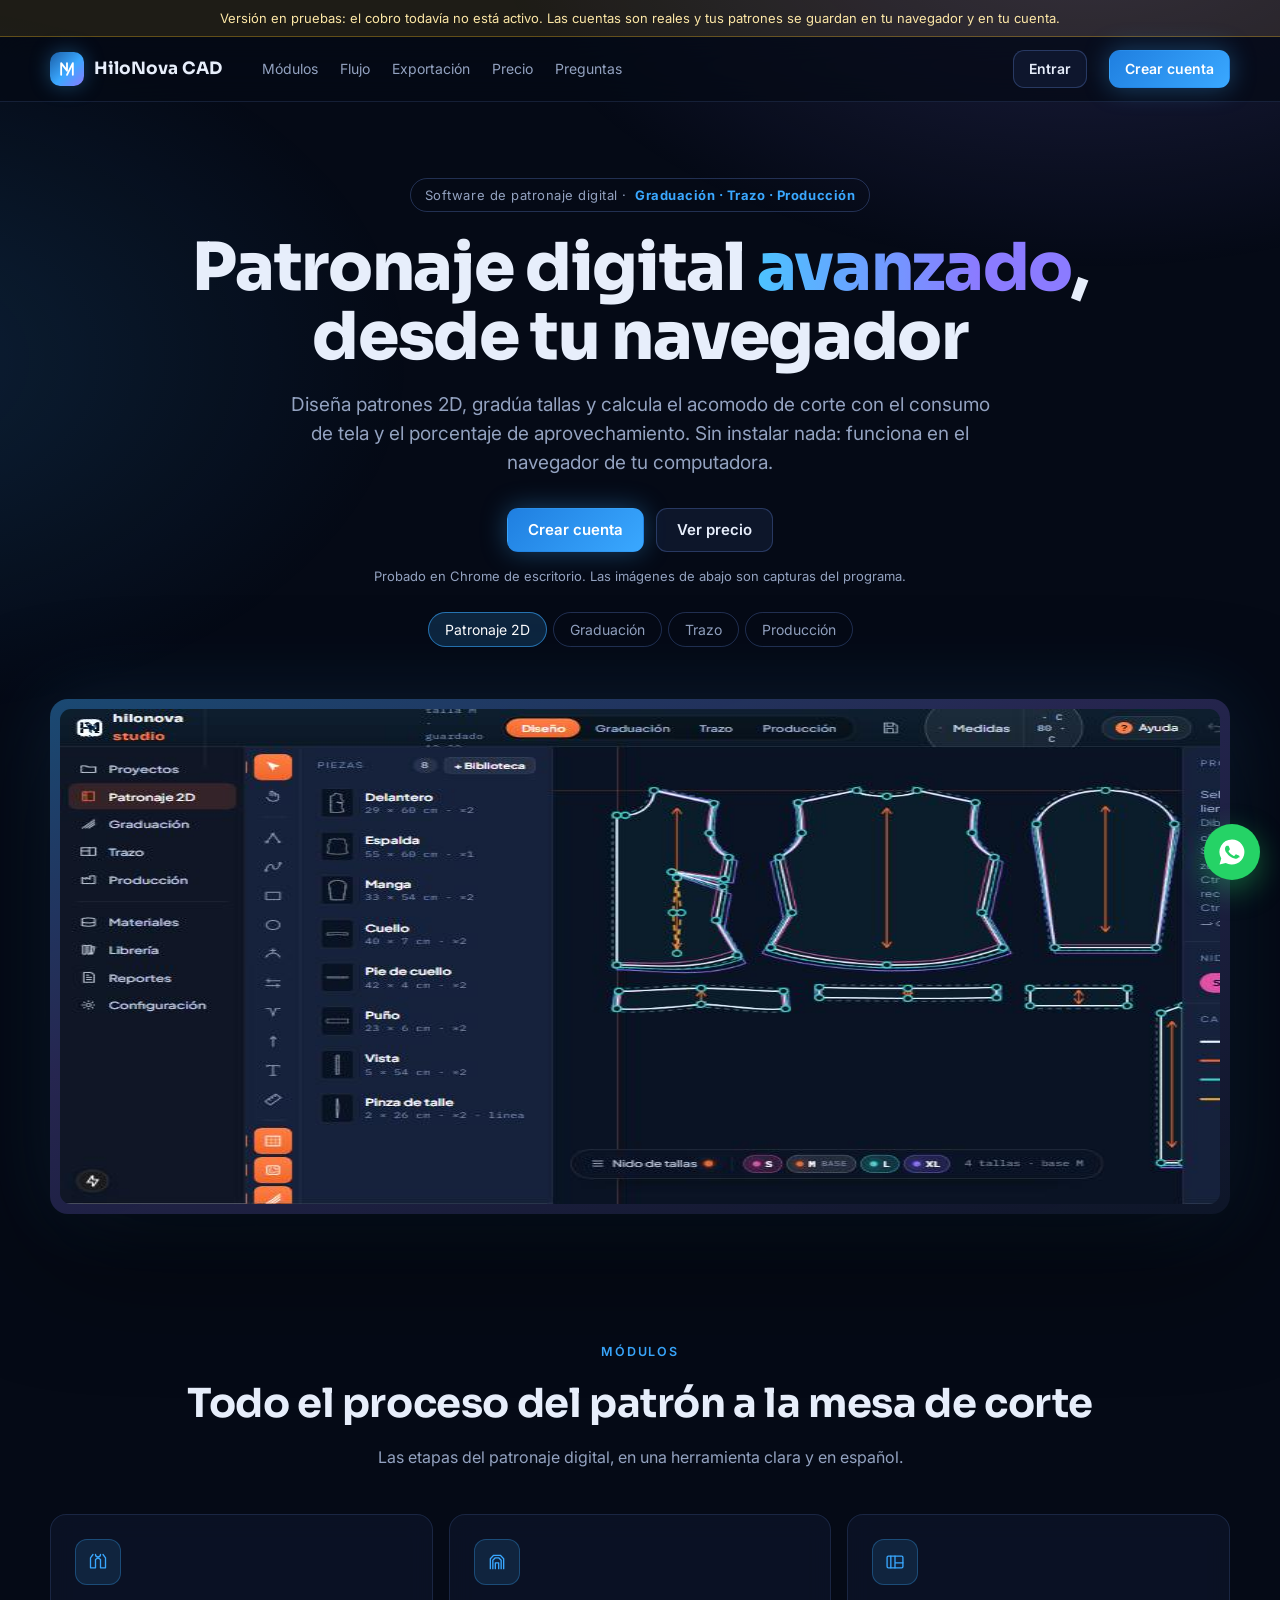
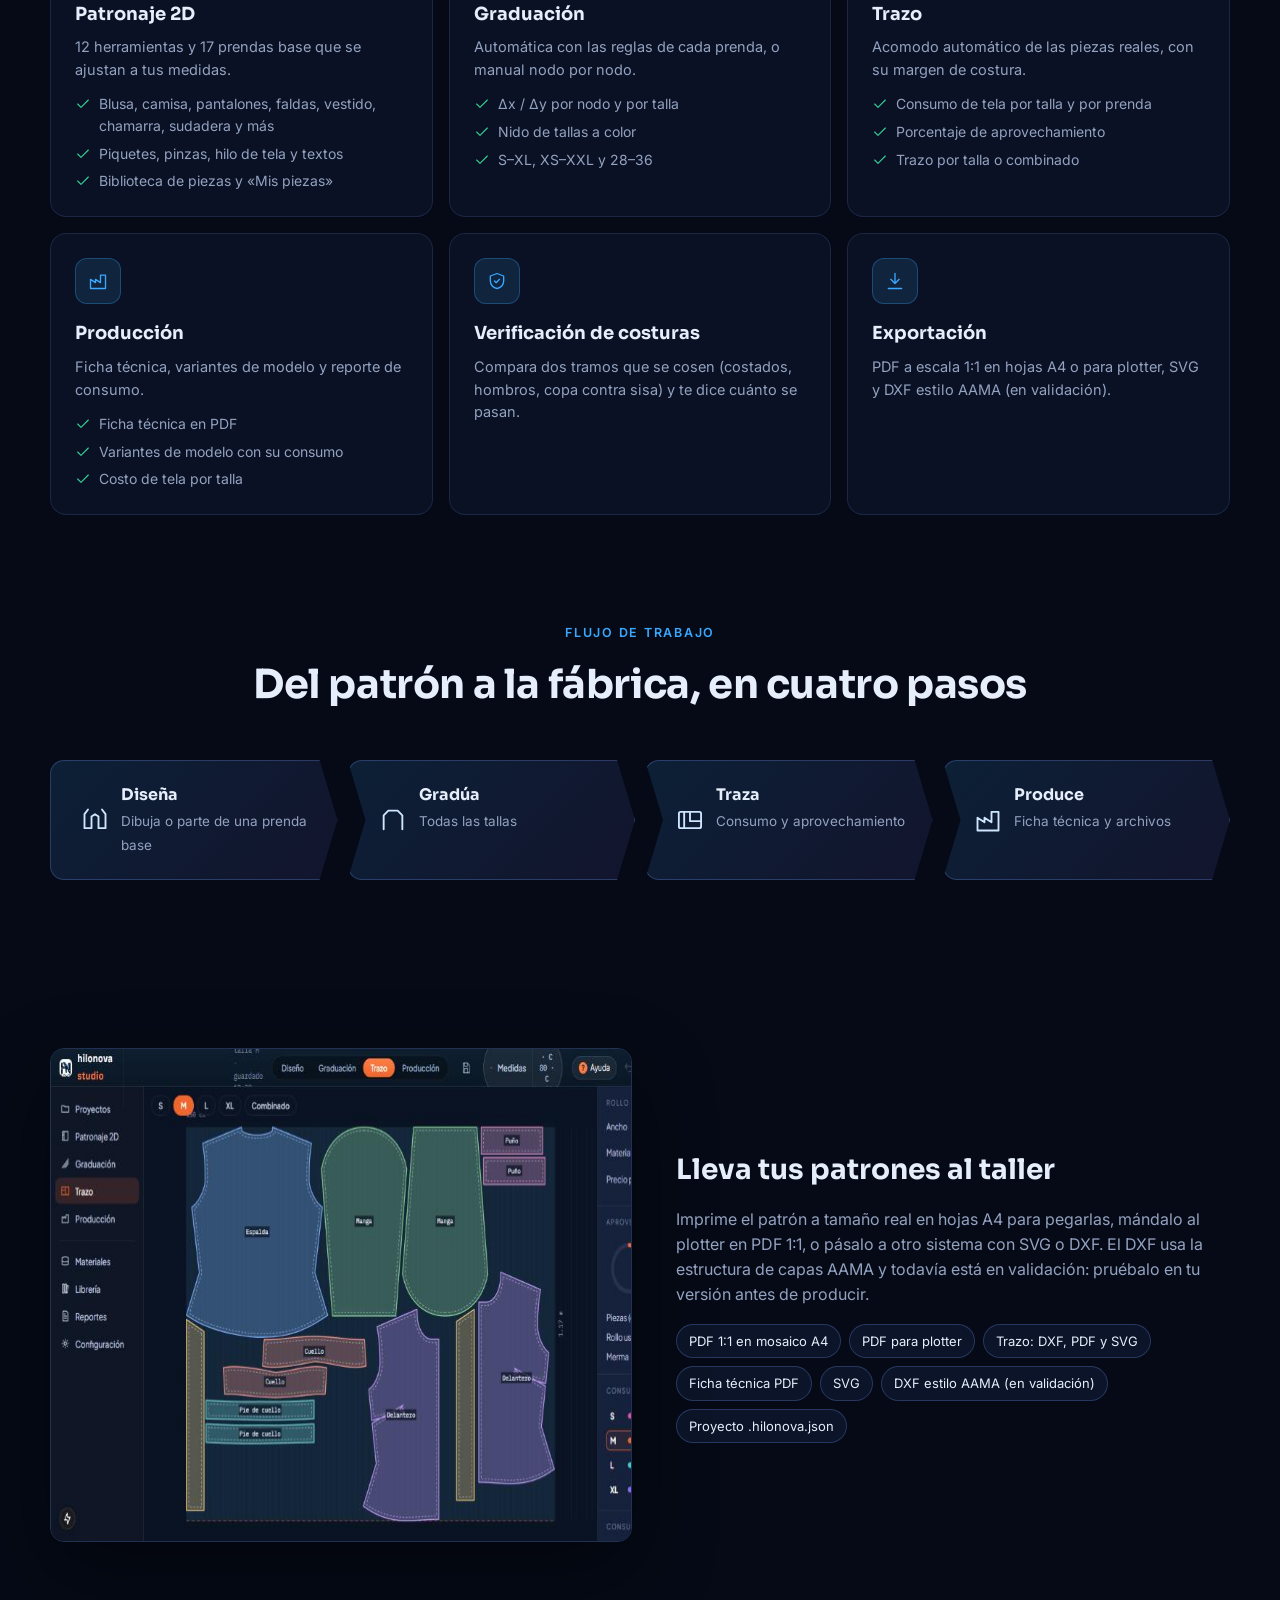
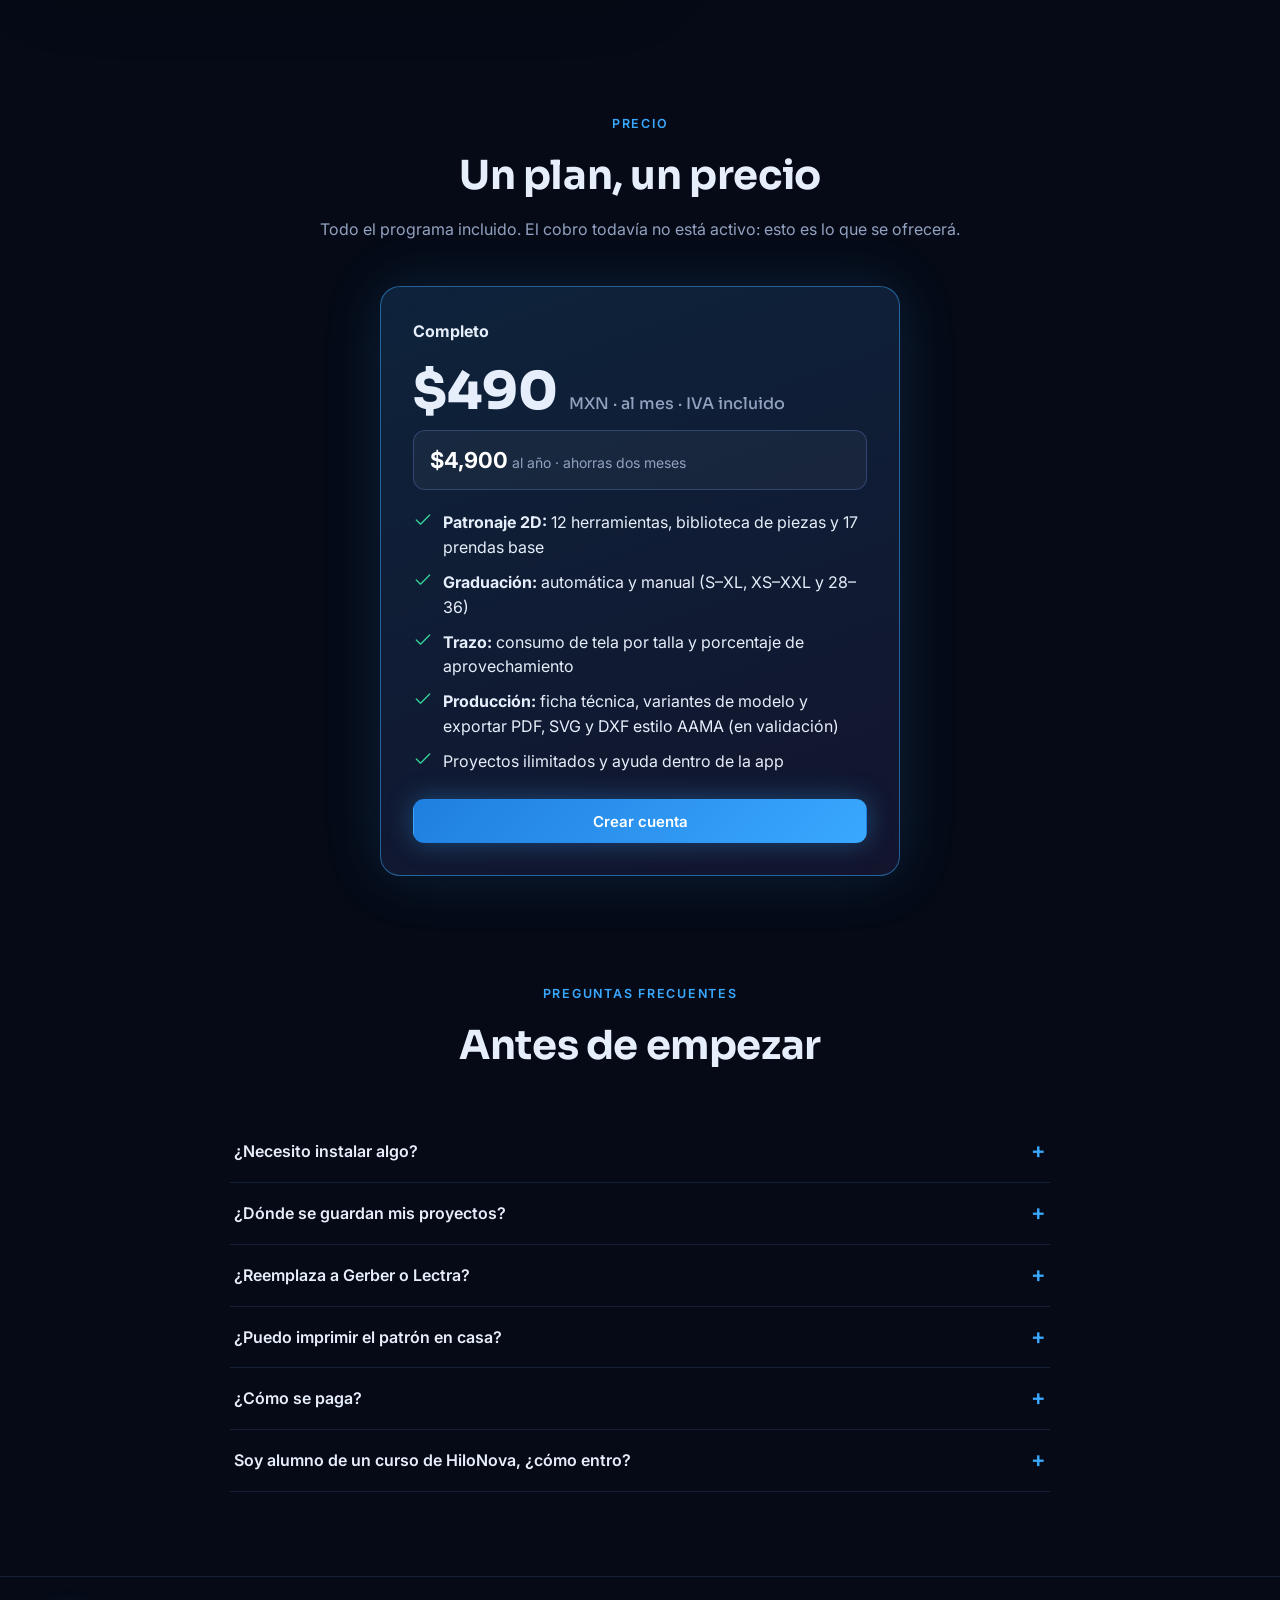
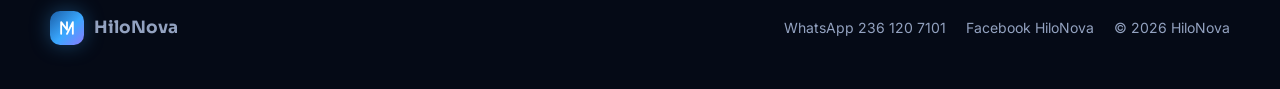
==== commit 000bffd0: "fix: plan anual visible en la tarjeta de precio Qué: el plan anual ($4,900 al año, ahorras dos meses" ====
--- a/index.html
+++ b/index.html
@@ -146,7 +146,7 @@
   <section id="precio"><div class="wrap">
     <div class="sh"><small>Precio</small><h2>Un plan, un precio</h2><p>Todo el programa incluido. El cobro todavía no está activo: esto es lo que se ofrecerá.</p></div>
     <div class="price">
-      <div class="plan"><b>Completo</b><div class="amt">$490 <small>MXN · al mes · IVA incluido</small></div><p style="margin:-6px 0 14px;color:var(--muted);font-size:14px">O $4,900 al año: ahorras dos meses.</p>
+      <div class="plan"><b>Completo</b><div class="amt">$490 <small>MXN · al mes · IVA incluido</small></div><div style="margin:-4px 0 16px;padding:12px 16px;border-radius:12px;border:1px solid var(--line2);background:rgba(255,255,255,.04);color:var(--muted);font-size:14px"><b style="color:#fff;font-size:22px">$4,900</b> al año · ahorras dos meses</div>
         <ul>
           <li><svg class="ic" viewBox="0 0 24 24"><path d="M20 6L9 17l-5-5"/></svg><span><b>Patronaje 2D:</b> 12 herramientas, biblioteca de piezas y 17 prendas base</span></li>
           <li><svg class="ic" viewBox="0 0 24 24"><path d="M20 6L9 17l-5-5"/></svg><span><b>Graduación:</b> automática y manual (S–XL, XS–XXL y 28–36)</span></li>
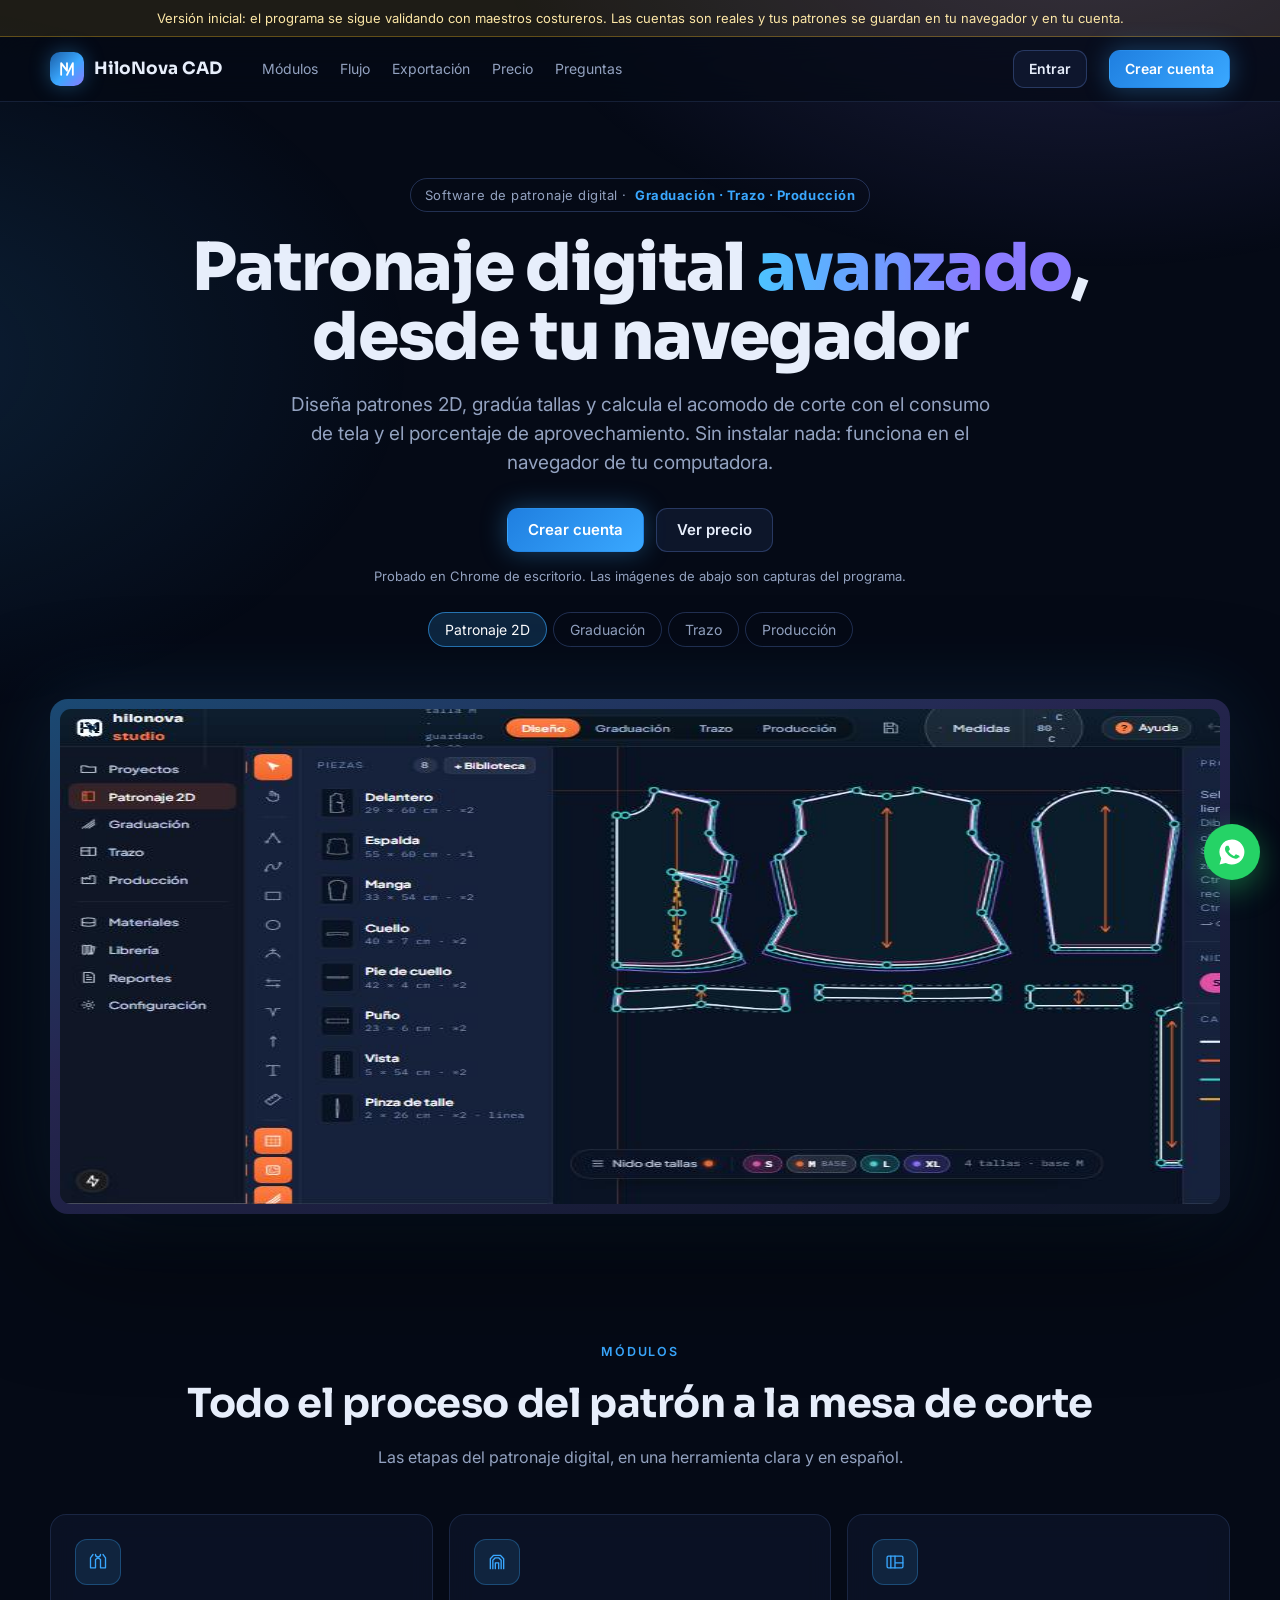
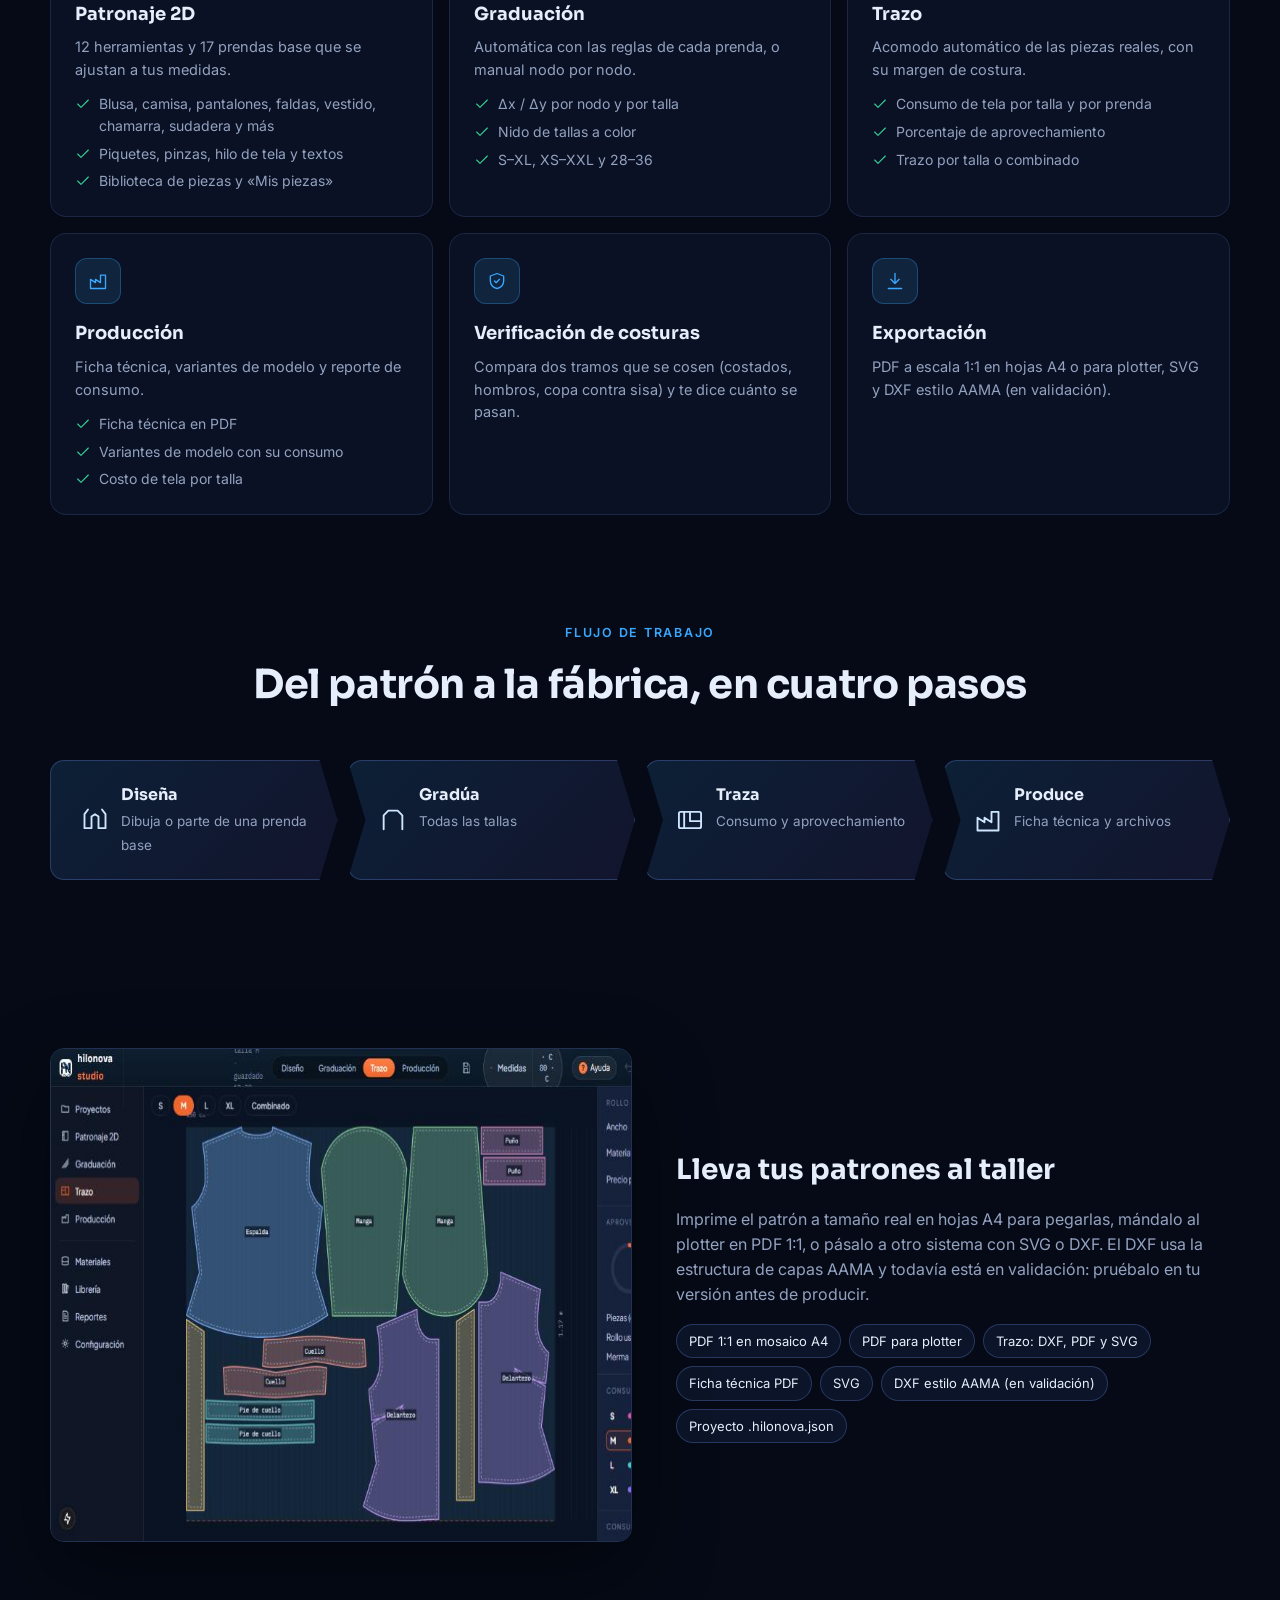
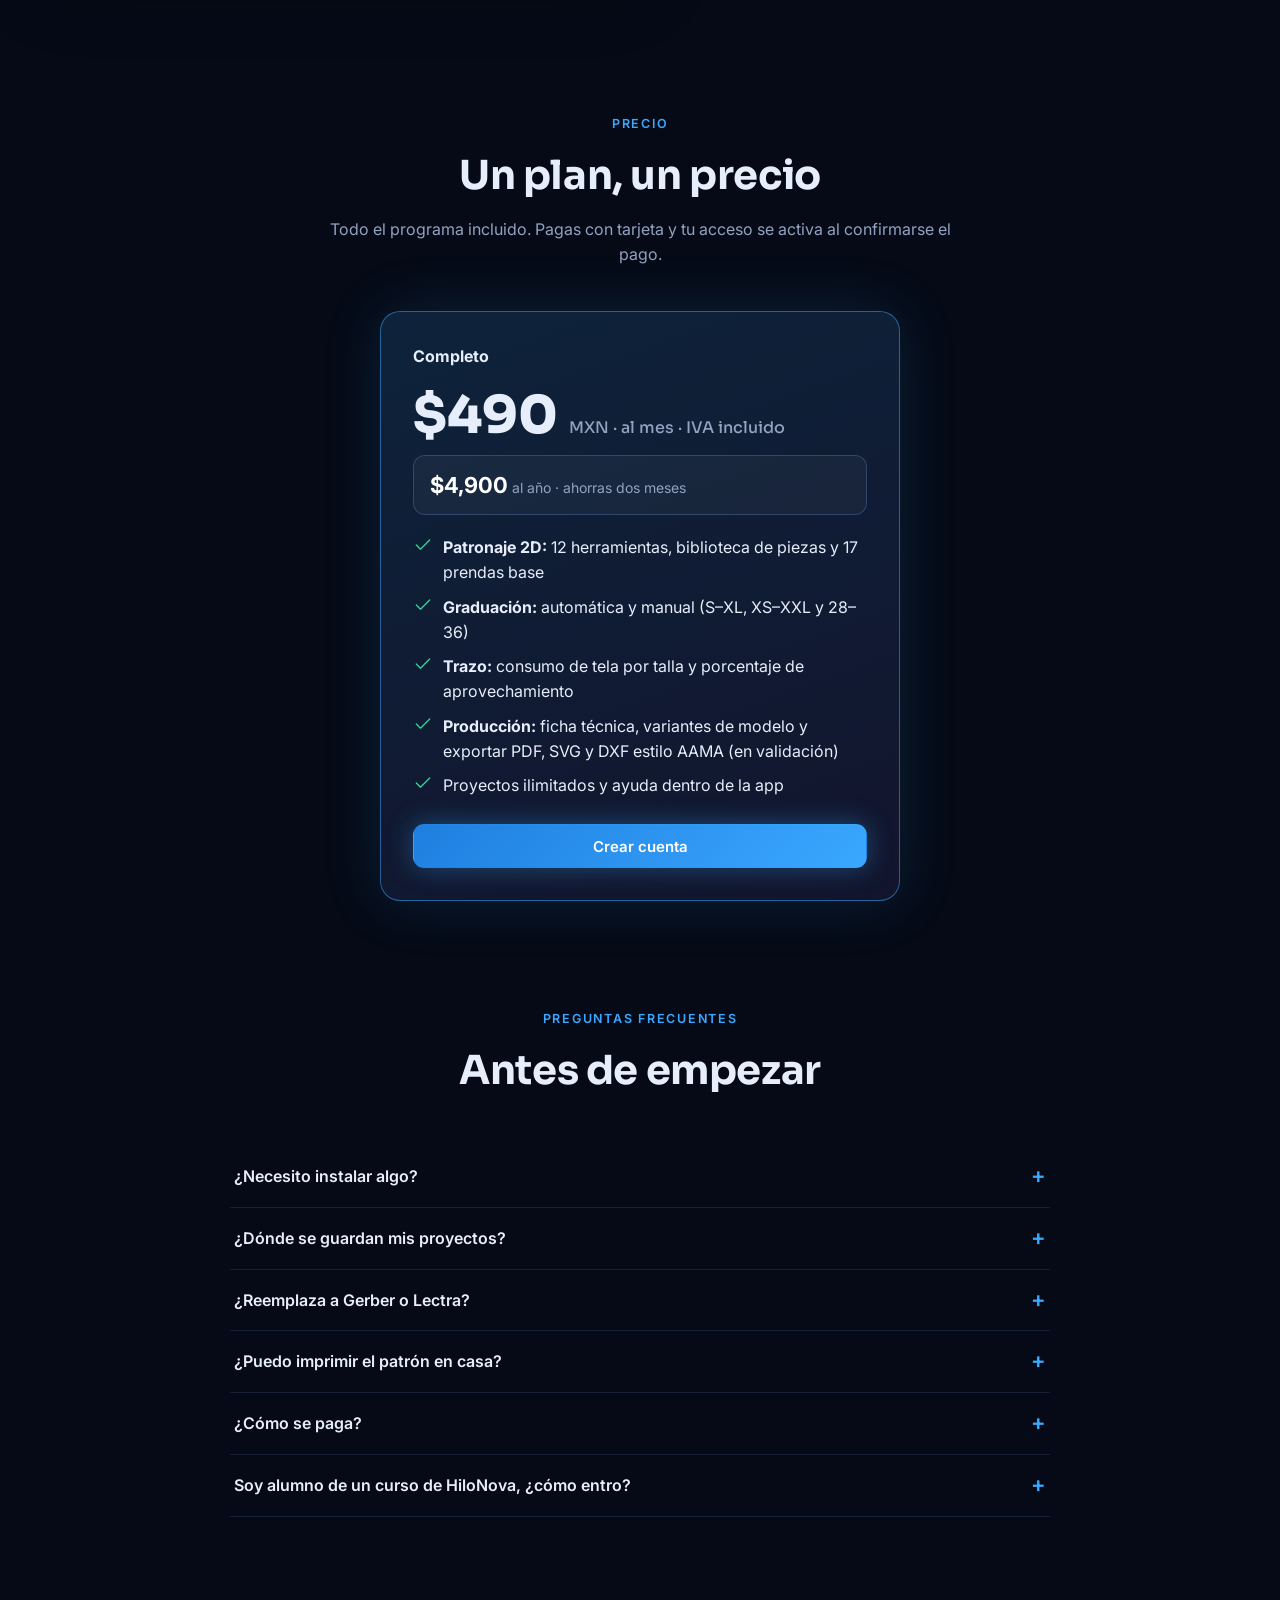
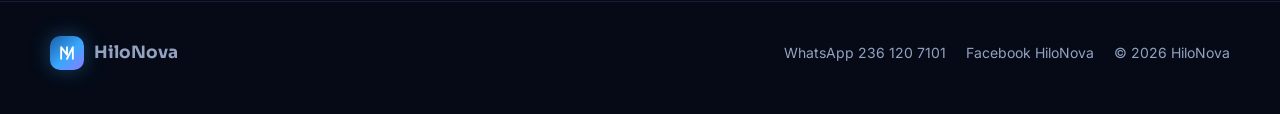
==== commit 1865dd2e: "feat: página y programa con el cobro real encendido Qué: el programa se regenera con el cobro encend" ====
--- a/index.html
+++ b/index.html
@@ -91,7 +91,7 @@
   </style>
 </head>
 <body>
-<div class="beta">Versión en pruebas: el cobro todavía no está activo. Las cuentas son reales y tus patrones se guardan en tu navegador y en tu cuenta.</div>
+<div class="beta">Versión inicial: el programa se sigue validando con maestros costureros. Las cuentas son reales y tus patrones se guardan en tu navegador y en tu cuenta.</div>
 <header><div class="wrap nav">
   <a class="brand" href="#"><span class="mark"><svg viewBox="0 0 24 24"><path d="M5 19V5l7 9V5"/><path d="M12 19l7-14v14"/></svg></span>HiloNova CAD</a>
   <nav class="links"><a href="#modulos">Módulos</a><a href="#flujo">Flujo</a><a href="#exportar">Exportación</a><a href="#precio">Precio</a><a href="#faq">Preguntas</a></nav>
@@ -144,7 +144,7 @@
   </div></section>
 
   <section id="precio"><div class="wrap">
-    <div class="sh"><small>Precio</small><h2>Un plan, un precio</h2><p>Todo el programa incluido. El cobro todavía no está activo: esto es lo que se ofrecerá.</p></div>
+    <div class="sh"><small>Precio</small><h2>Un plan, un precio</h2><p>Todo el programa incluido. Pagas con tarjeta y tu acceso se activa al confirmarse el pago.</p></div>
     <div class="price">
       <div class="plan"><b>Completo</b><div class="amt">$490 <small>MXN · al mes · IVA incluido</small></div><div style="margin:-4px 0 16px;padding:12px 16px;border-radius:12px;border:1px solid var(--line2);background:rgba(255,255,255,.04);color:var(--muted);font-size:14px"><b style="color:#fff;font-size:22px">$4,900</b> al año · ahorras dos meses</div>
         <ul>
@@ -164,7 +164,7 @@
     <details><summary>¿Dónde se guardan mis proyectos?</summary><p>Se guardan solos en tu navegador y también en tu cuenta, así que puedes abrirlos desde otra computadora. Los materiales y tus piezas guardadas viven solo en el navegador: descarga un respaldo desde Configuración.</p></details>
     <details><summary>¿Reemplaza a Gerber o Lectra?</summary><p>No. Es una herramienta de patronaje, graduación y trazo para talleres, estudiantes y marcas pequeñas. El DXF sigue la estructura de capas AAMA y todavía está en validación: revisa la importación en tu versión antes de producir.</p></details>
     <details><summary>¿Puedo imprimir el patrón en casa?</summary><p>Sí. El PDF en mosaico divide el patrón en hojas A4 con marcas para pegarlas, a escala 1:1. Verifica la escala con una regla antes de cortar.</p></details>
-    <details><summary>¿Cómo se paga?</summary><p>El cobro todavía no está activo. Cuando lo esté, será una suscripción mensual con tarjeta. Te avisaremos antes de activarlo.</p></details>
+    <details><summary>¿Cómo se paga?</summary><p>Con tarjeta, a través de Stripe. Es una suscripción de $490 MXN al mes (IVA incluido) o de $4,900 MXN al año, y se renueva sola hasta que la canceles. Primero creas tu cuenta y después pagas; el acceso se activa en cuanto se confirma el pago. Para cancelar, escríbenos por WhatsApp al 236 120 7101: se aplica al terminar el periodo que ya pagaste.</p></details>
     <details><summary>Soy alumno de un curso de HiloNova, ¿cómo entro?</summary><p>Al terminar tu curso recibirás las indicaciones de tu acceso. Si tienes dudas, escríbenos por WhatsApp.</p></details>
   </div></section>
 </main>
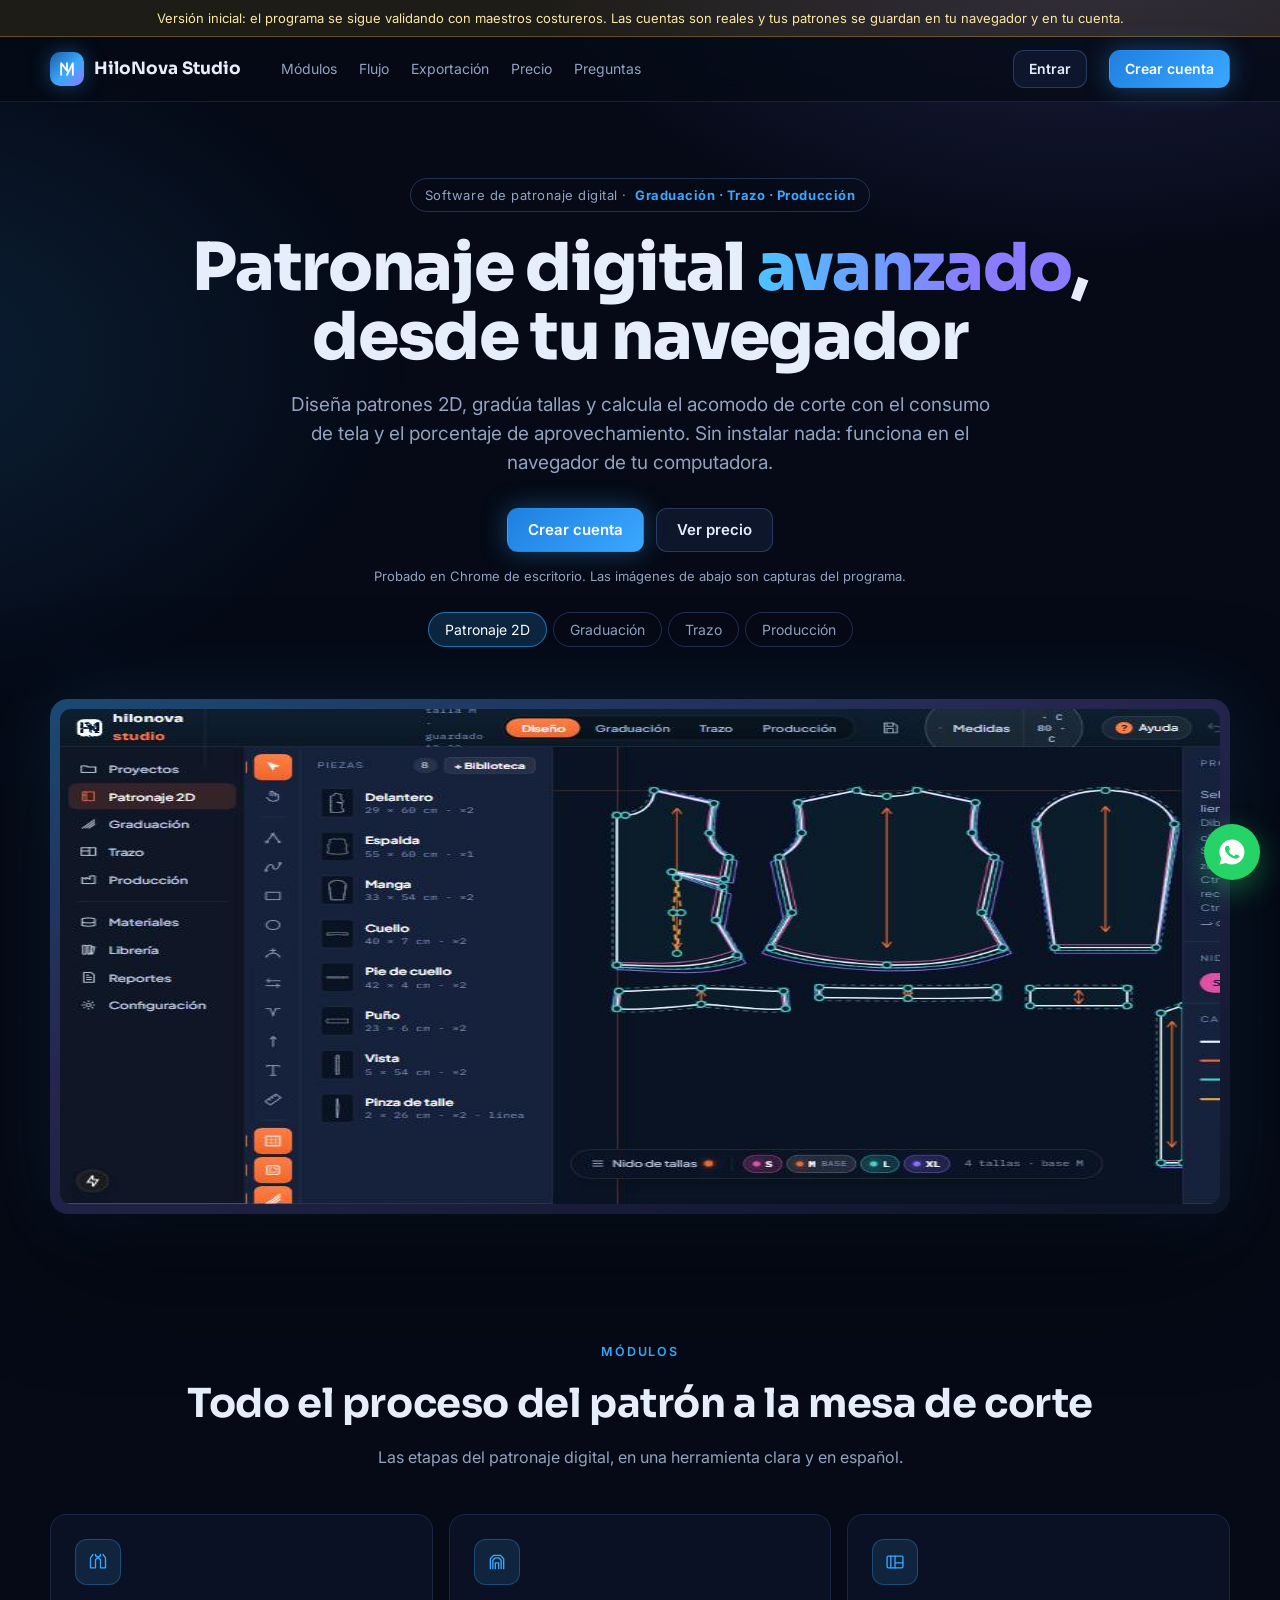
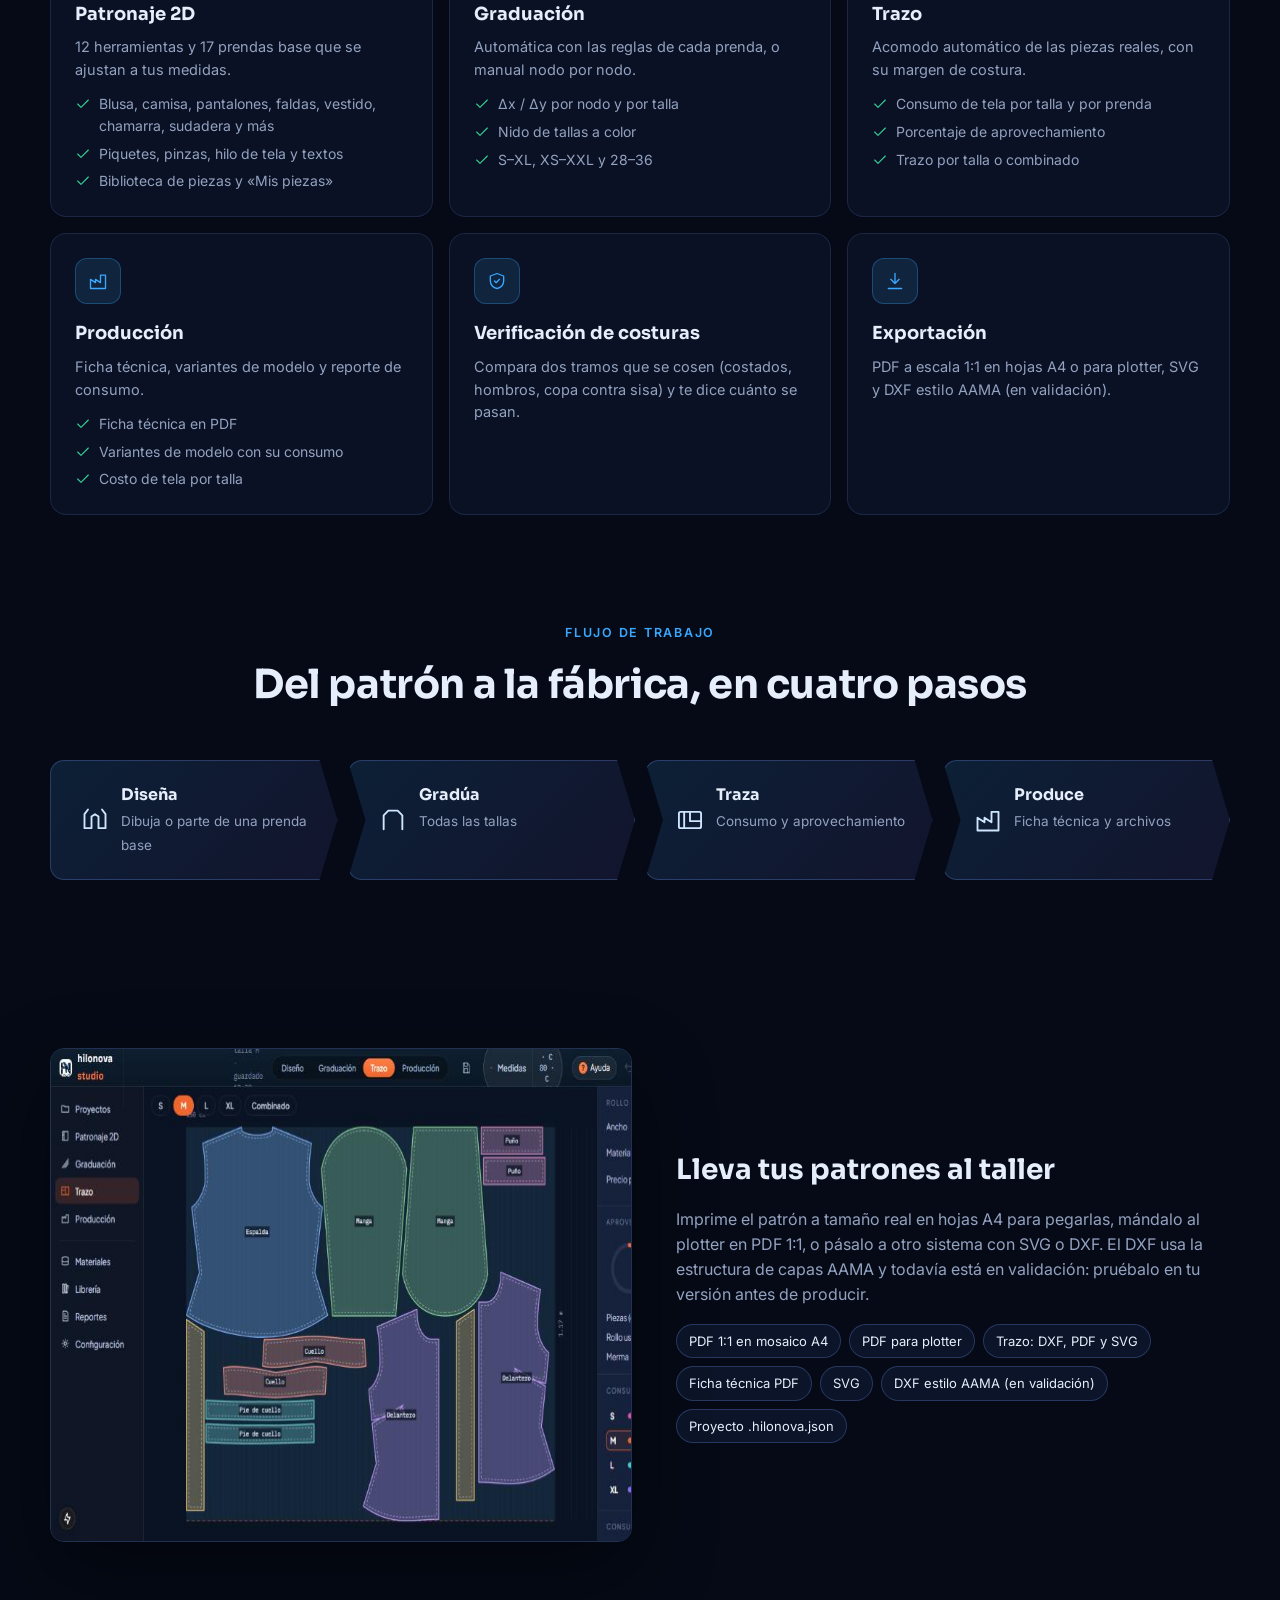
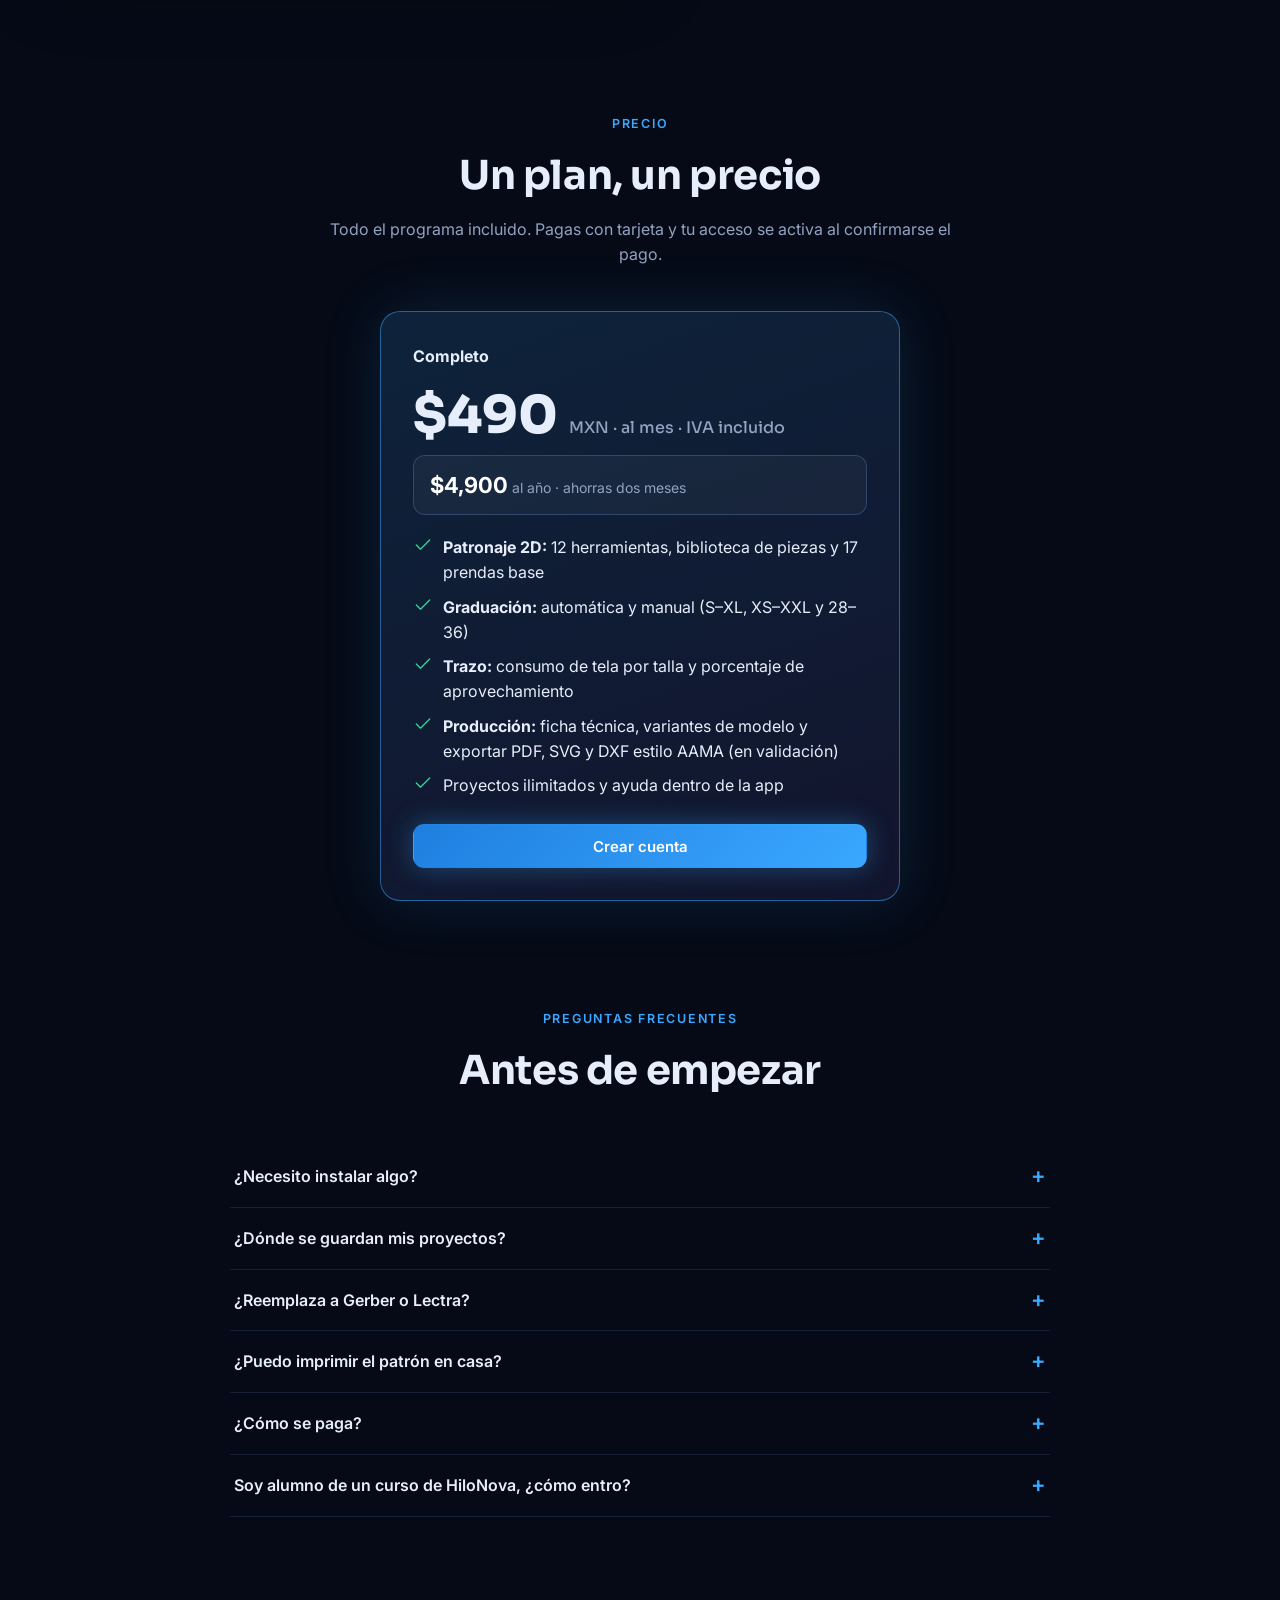
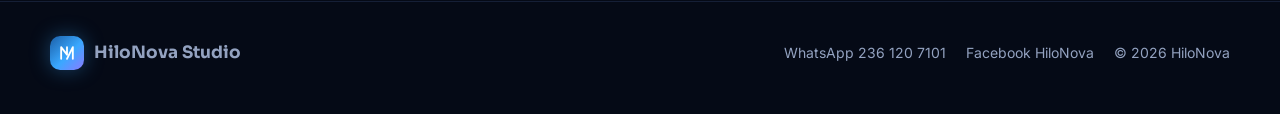
==== commit e0804b6a: "fix: la página principal se llama HiloNova Studio, no HiloNova CAD Qué: el título de la pestaña, el " ====
--- a/index.html
+++ b/index.html
@@ -3,9 +3,9 @@
 <head>
   <meta charset="utf-8">
   <meta name="viewport" content="width=device-width, initial-scale=1">
-  <title>HiloNova CAD · Software de patronaje digital, graduación y trazo</title>
+  <title>HiloNova Studio · Software de patronaje digital, graduación y trazo</title>
   <meta name="description" content="Diseña patrones 2D, gradúa tallas y calcula el acomodo de corte con consumo de tela y aprovechamiento, desde tu navegador. Ficha técnica y exportación a PDF, SVG y DXF.">
-  <meta property="og:title" content="HiloNova CAD · Patronaje digital avanzado">
+  <meta property="og:title" content="HiloNova Studio · Patronaje digital avanzado">
   <meta property="og:description" content="Patrones 2D, graduación de tallas, trazo con consumo de tela y ficha técnica. Desde tu navegador.">
   <meta property="og:image" content="assets/img/screen-trazo.jpg">
   <link rel="icon" href="data:image/svg+xml,%3Csvg xmlns=%27http://www.w3.org/2000/svg%27 viewBox=%270 0 24 24%27%3E%3Crect width=%2724%27 height=%2724%27 rx=%276%27 fill=%27%231f7fe0%27/%3E%3Cpath d=%27M7 17V7l5 7V7M12 17l5-10v10%27 stroke=%27white%27 stroke-width=%272%27 fill=%27none%27 stroke-linecap=%27round%27 stroke-linejoin=%27round%27/%3E%3C/svg%3E">
@@ -93,7 +93,7 @@
 <body>
 <div class="beta">Versión inicial: el programa se sigue validando con maestros costureros. Las cuentas son reales y tus patrones se guardan en tu navegador y en tu cuenta.</div>
 <header><div class="wrap nav">
-  <a class="brand" href="#"><span class="mark"><svg viewBox="0 0 24 24"><path d="M5 19V5l7 9V5"/><path d="M12 19l7-14v14"/></svg></span>HiloNova CAD</a>
+  <a class="brand" href="#"><span class="mark"><svg viewBox="0 0 24 24"><path d="M5 19V5l7 9V5"/><path d="M12 19l7-14v14"/></svg></span>HiloNova Studio</a>
   <nav class="links"><a href="#modulos">Módulos</a><a href="#flujo">Flujo</a><a href="#exportar">Exportación</a><a href="#precio">Precio</a><a href="#faq">Preguntas</a></nav>
   <span class="sp"></span>
   <a class="btn sm" href="programa/auth/signin/">Entrar</a>
@@ -170,7 +170,7 @@
 </main>
 
 <footer><div class="wrap row">
-  <a class="brand" href="#"><span class="mark"><svg viewBox="0 0 24 24"><path d="M5 19V5l7 9V5"/><path d="M12 19l7-14v14"/></svg></span>HiloNova</a>
+  <a class="brand" href="#"><span class="mark"><svg viewBox="0 0 24 24"><path d="M5 19V5l7 9V5"/><path d="M12 19l7-14v14"/></svg></span>HiloNova Studio</a>
   <span class="sp"></span>
   <a href="https://wa.me/522361207101" target="_blank" rel="noopener">WhatsApp 236 120 7101</a>
   <a href="https://www.facebook.com/HiloNova" target="_blank" rel="noopener">Facebook HiloNova</a>
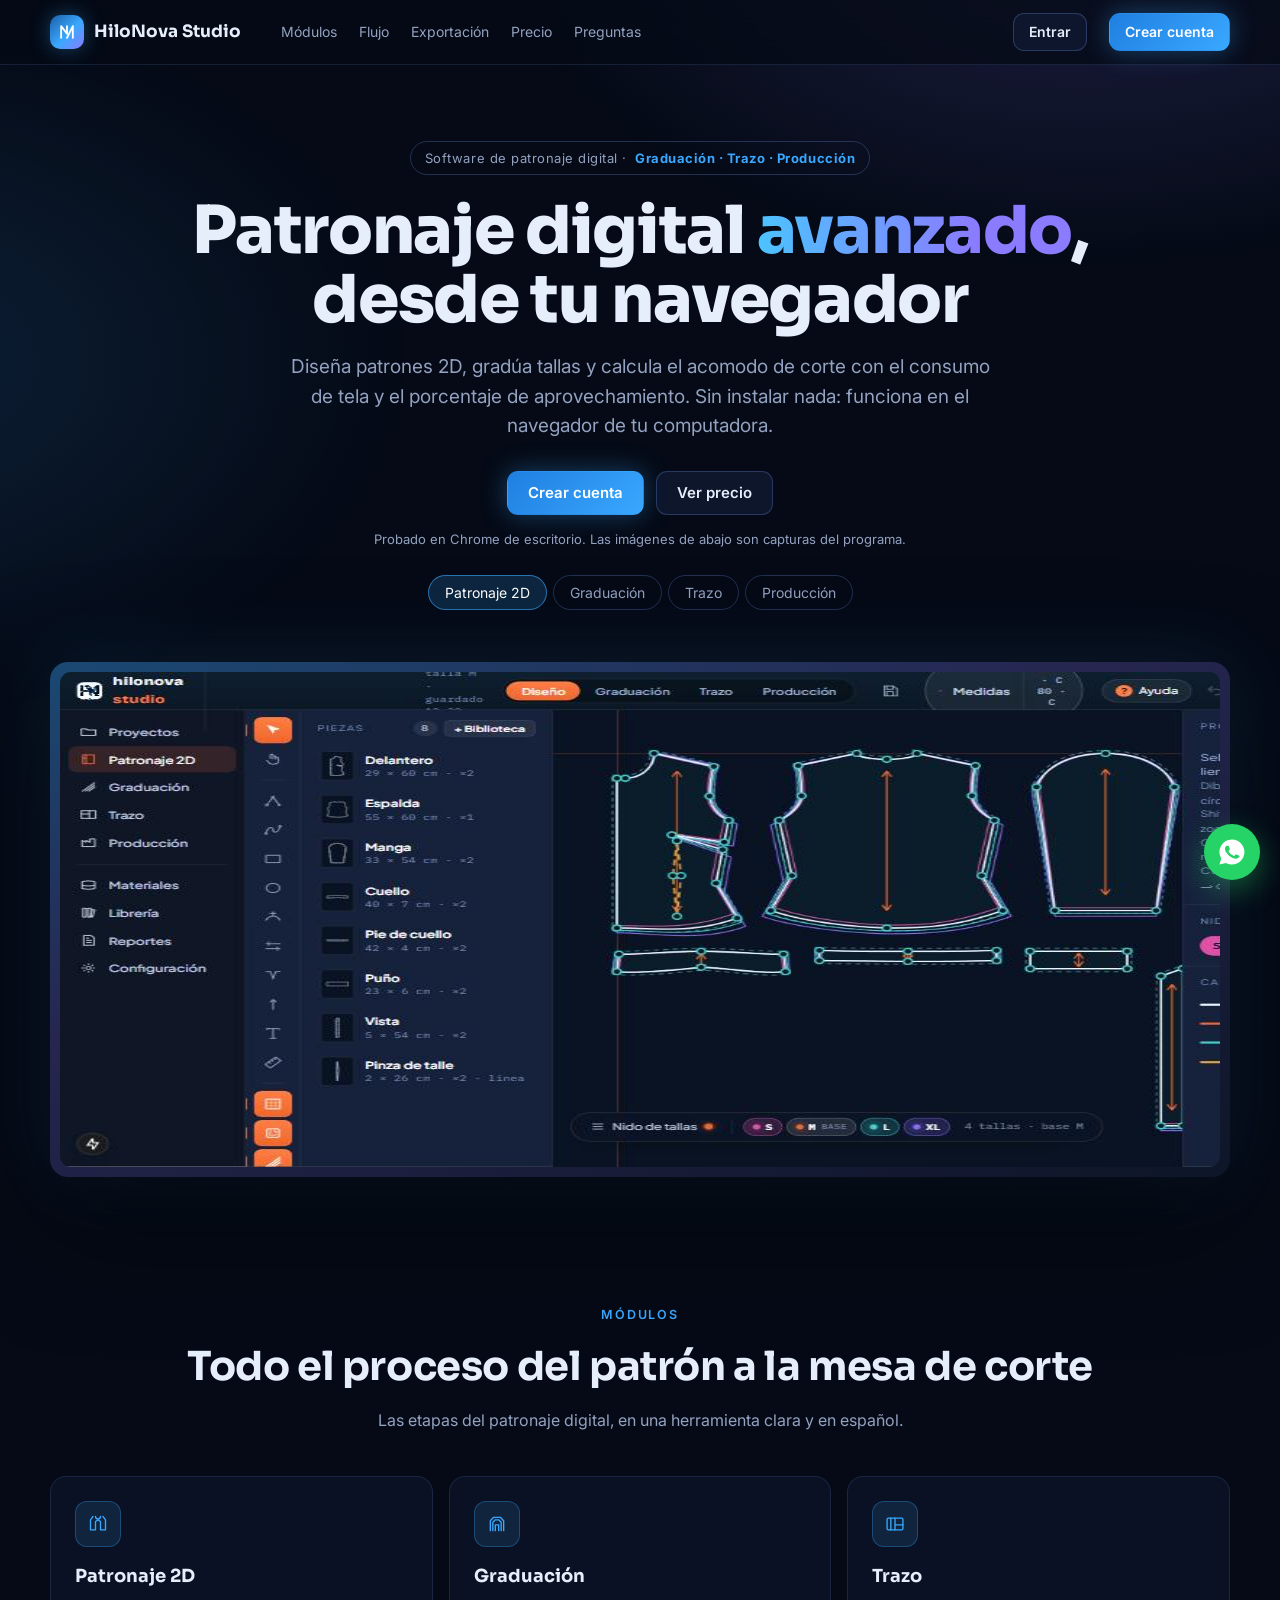
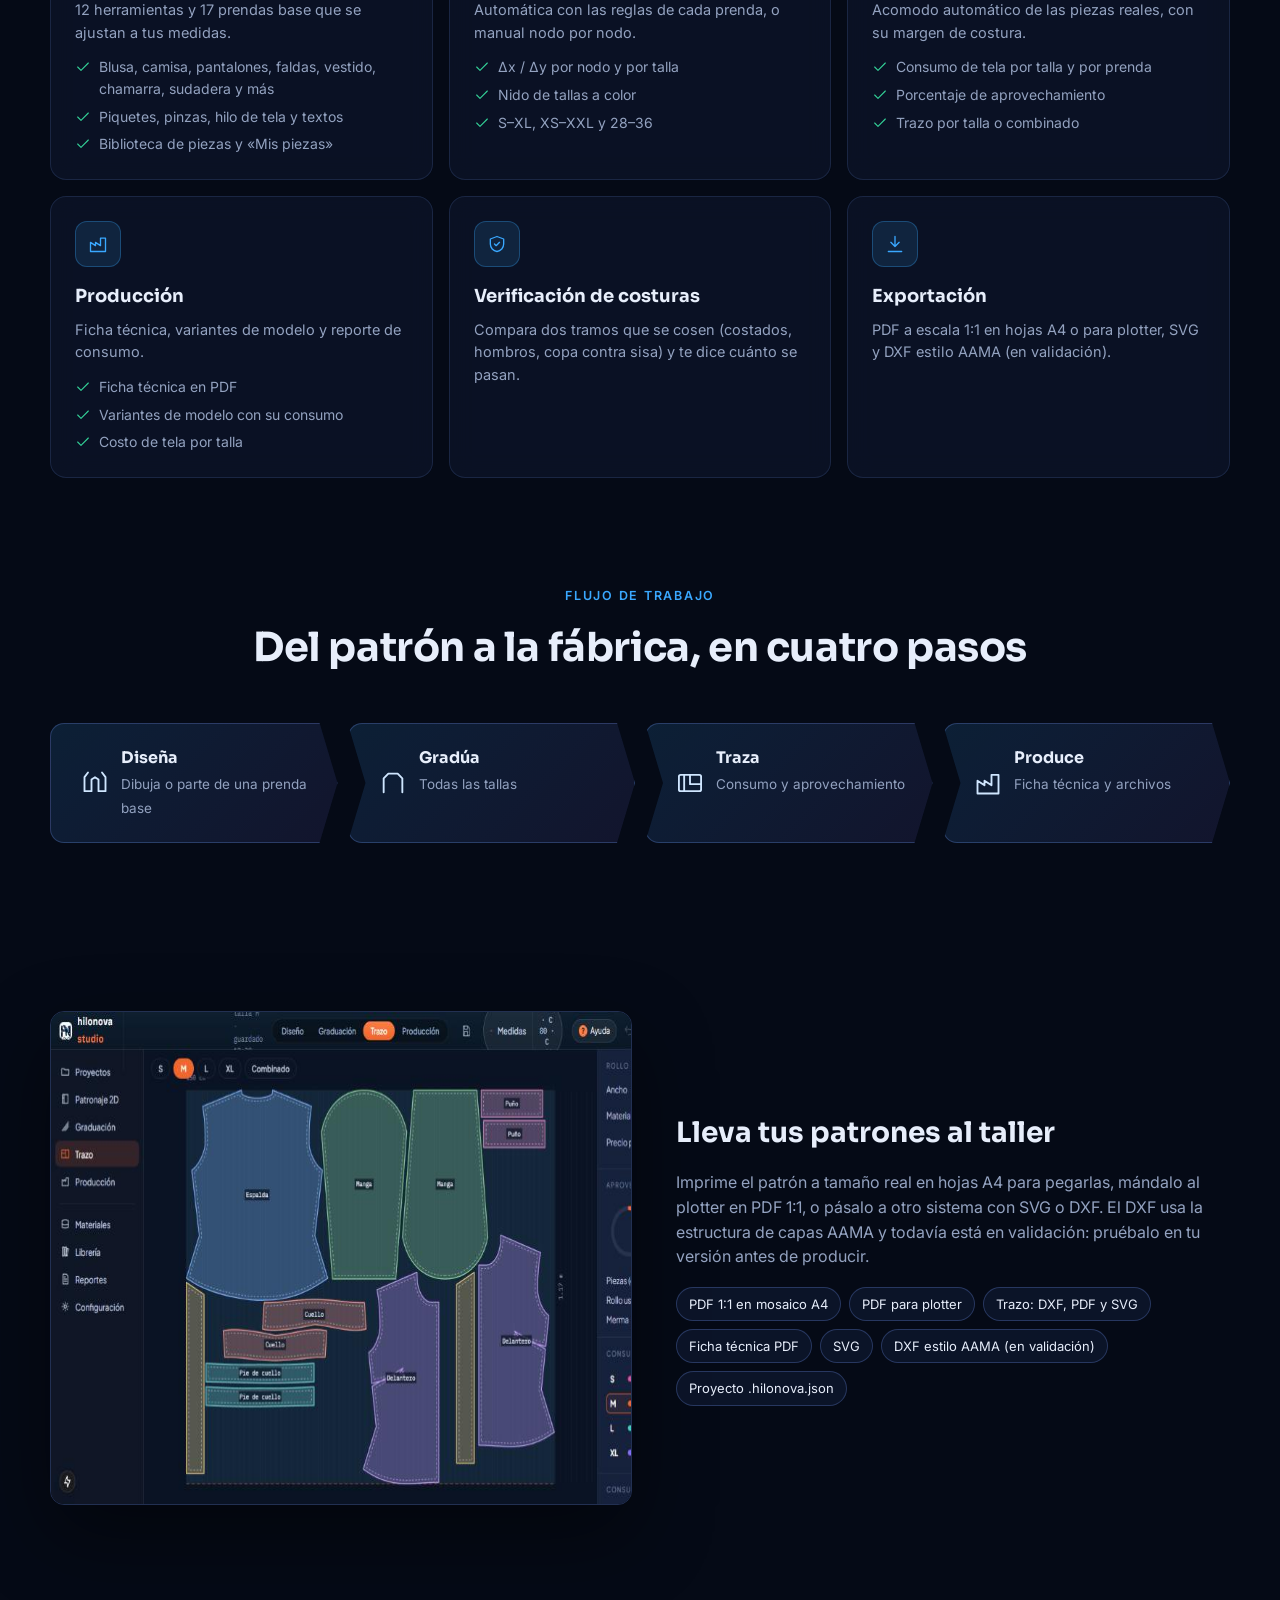
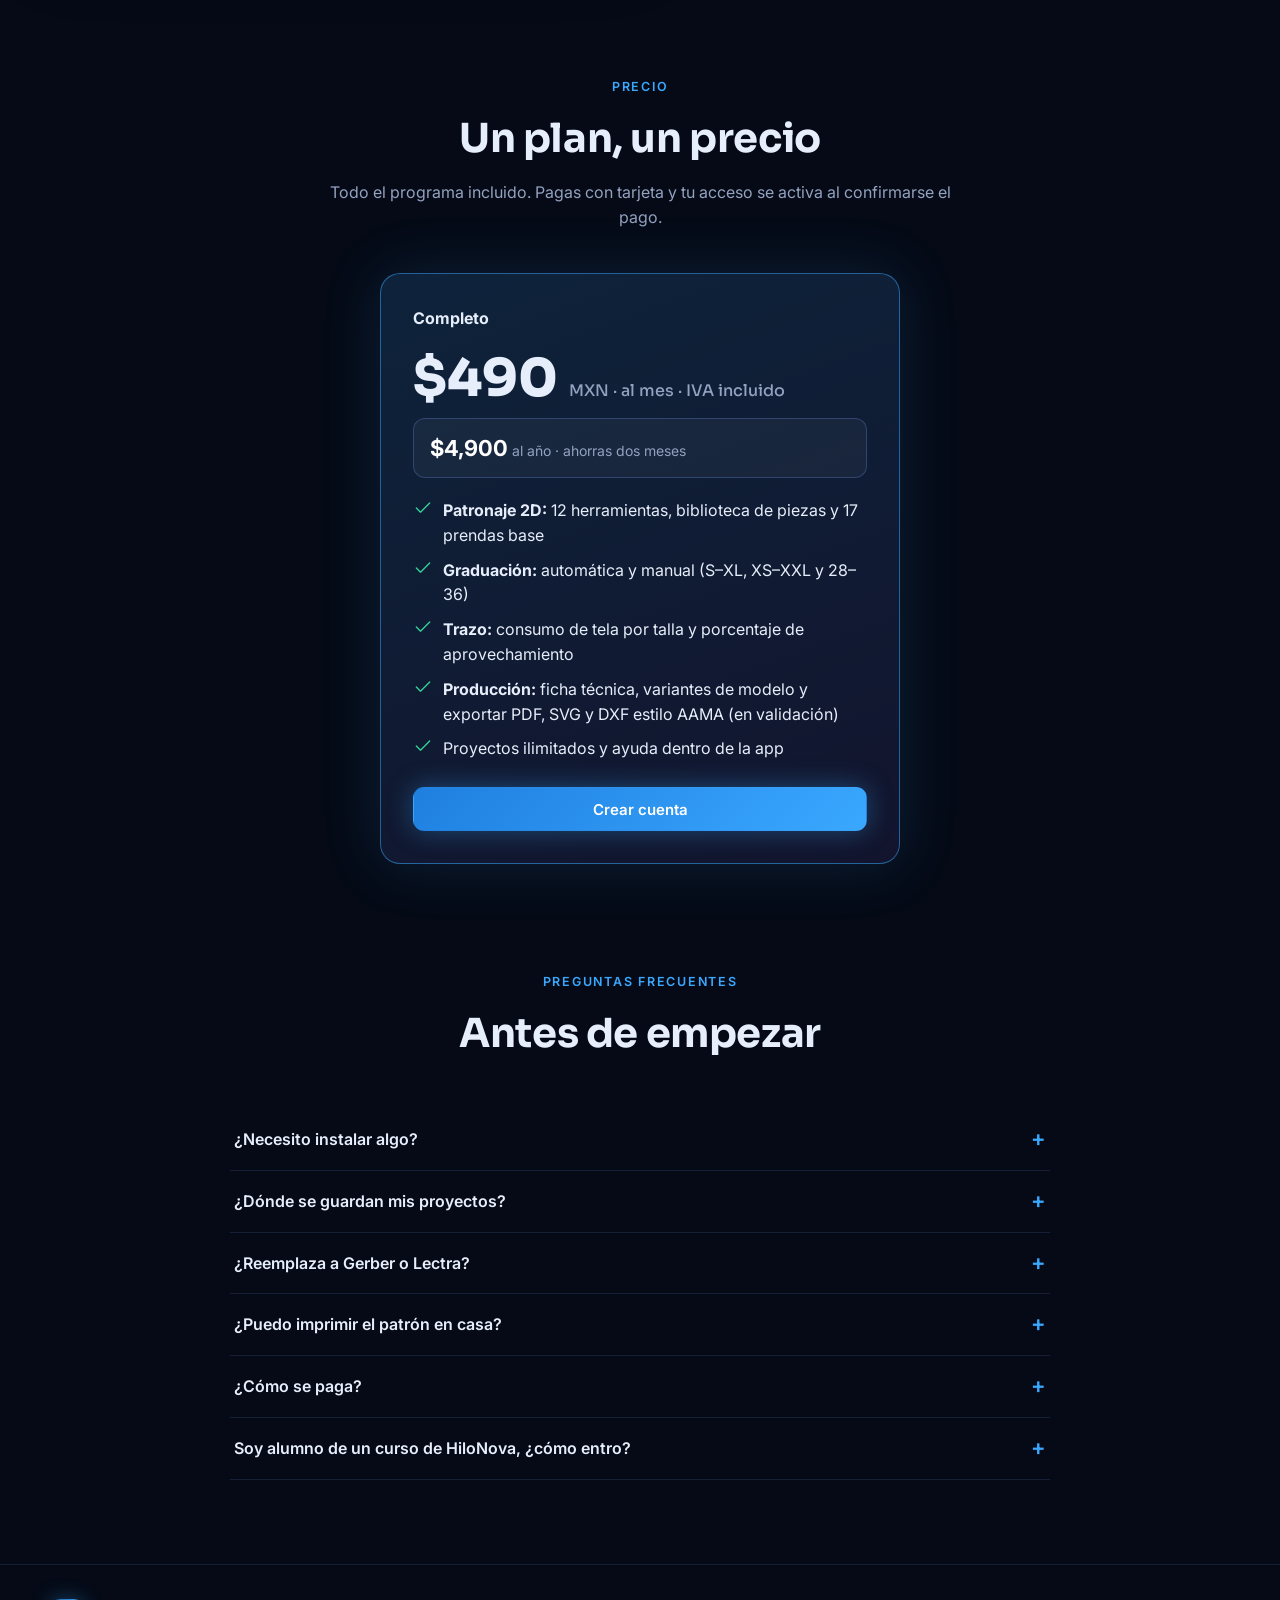
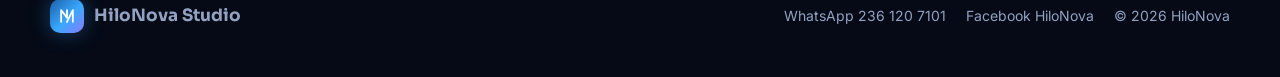
==== commit 43d66d95: "fix: se quita la franja «Versión inicial…» de la página principal Qué: index.html ya no muestra la f" ====
--- a/index.html
+++ b/index.html
@@ -87,11 +87,9 @@
     .wa { position: fixed; right: 20px; bottom: 20px; width: 56px; height: 56px; border-radius: 50%; display: grid; place-items: center; background: #25d366; box-shadow: 0 10px 30px rgba(37,211,102,.4); z-index: 30; }
     .wa svg { width: 30px; height: 30px; fill: #fff; }
     @media (max-width: 900px) { .links { display: none; } .grid, .flow, .split, .price { grid-template-columns: 1fr; } .step, .step:first-child { clip-path: none; } section { padding: 60px 0; } }
-    .beta { background: rgba(251,191,36,.1); border-bottom: 1px solid rgba(251,191,36,.3); color: #fde7a6; text-align: center; font-size: 13px; padding: 8px 14px; }
   </style>
 </head>
 <body>
-<div class="beta">Versión inicial: el programa se sigue validando con maestros costureros. Las cuentas son reales y tus patrones se guardan en tu navegador y en tu cuenta.</div>
 <header><div class="wrap nav">
   <a class="brand" href="#"><span class="mark"><svg viewBox="0 0 24 24"><path d="M5 19V5l7 9V5"/><path d="M12 19l7-14v14"/></svg></span>HiloNova Studio</a>
   <nav class="links"><a href="#modulos">Módulos</a><a href="#flujo">Flujo</a><a href="#exportar">Exportación</a><a href="#precio">Precio</a><a href="#faq">Preguntas</a></nav>
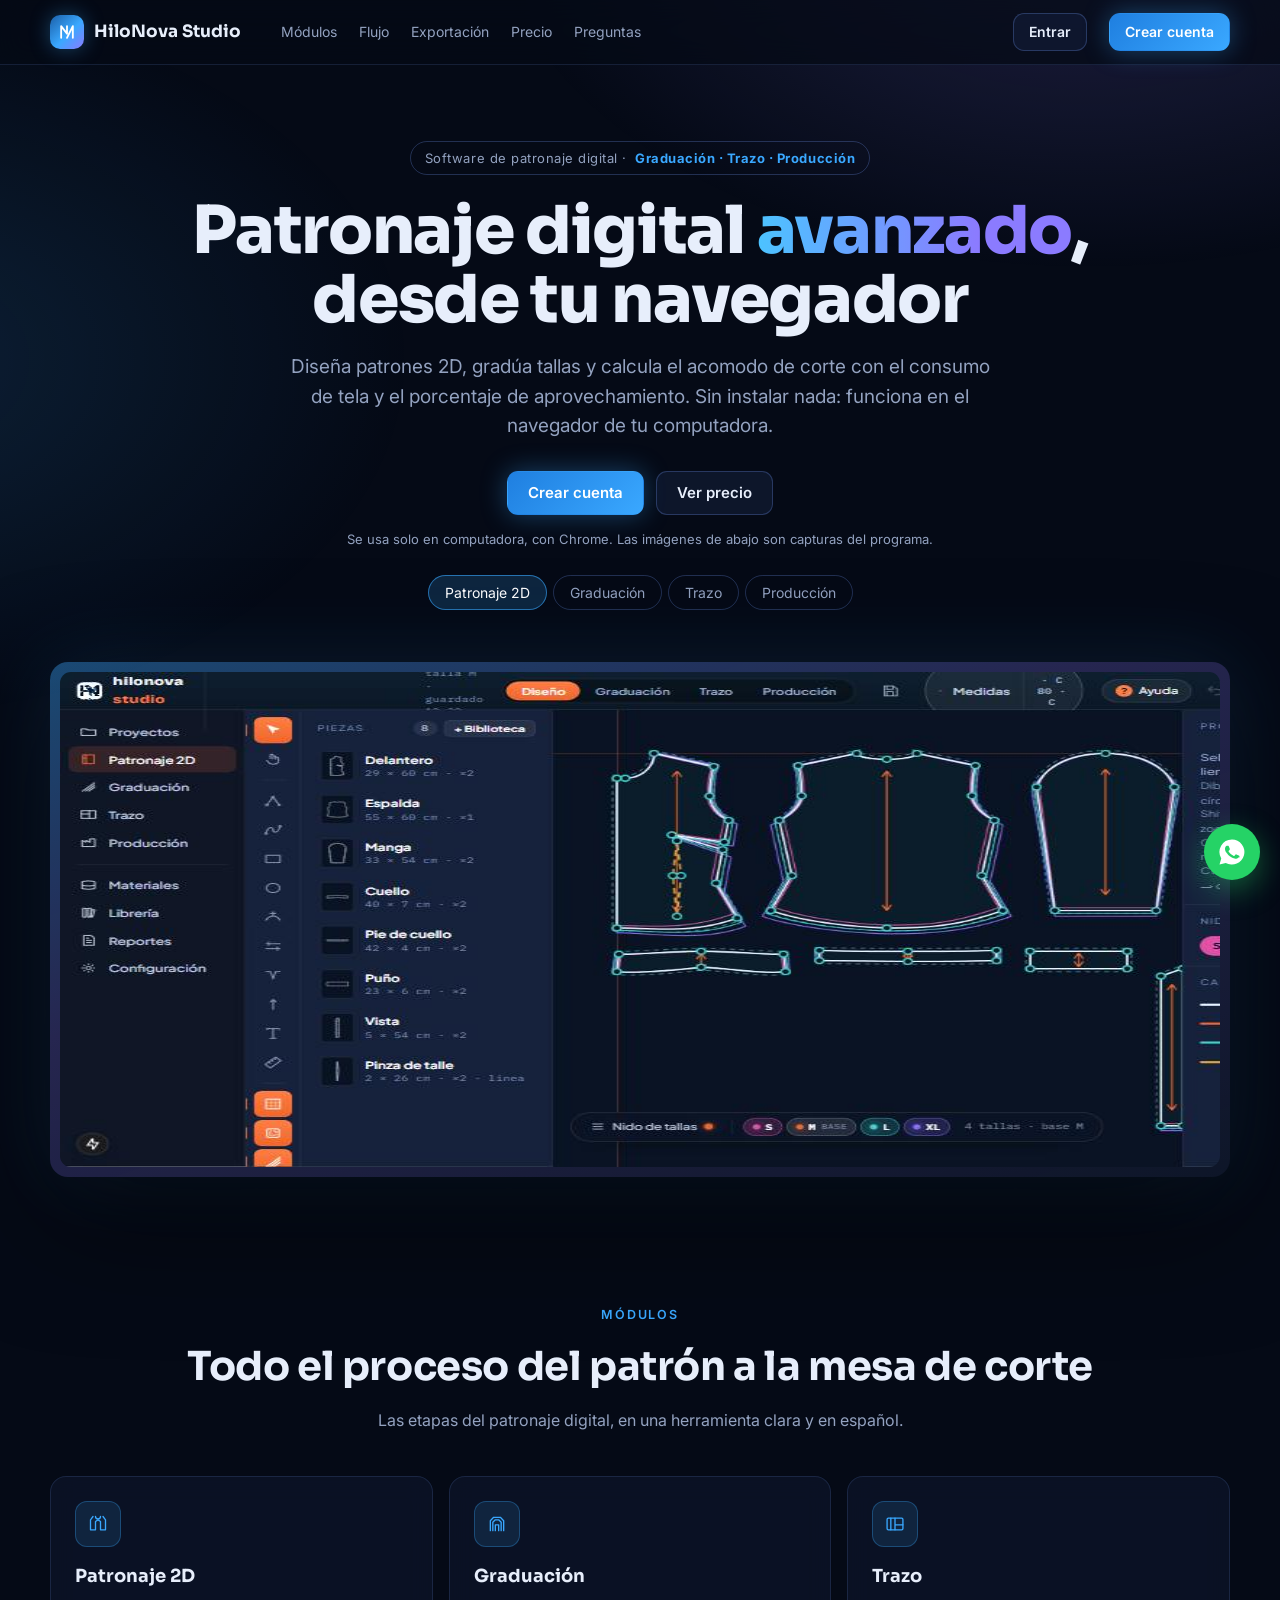
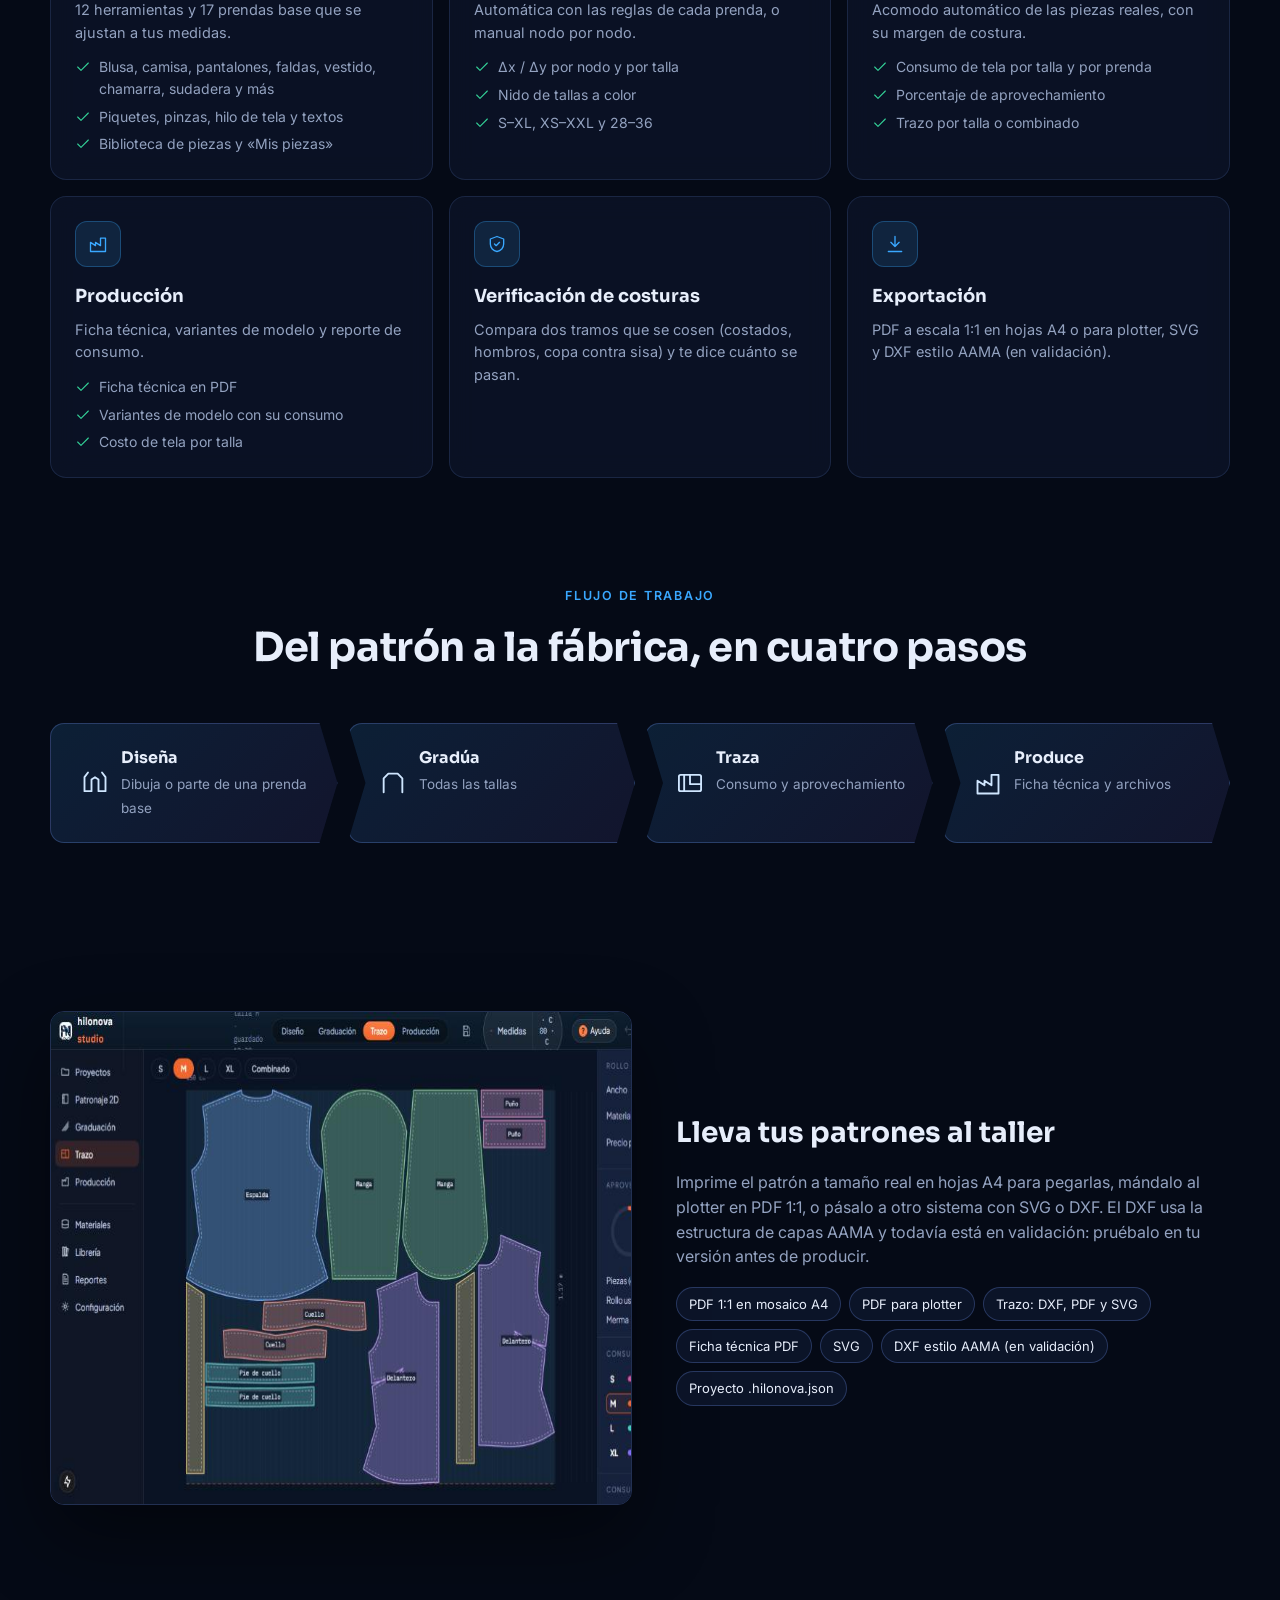
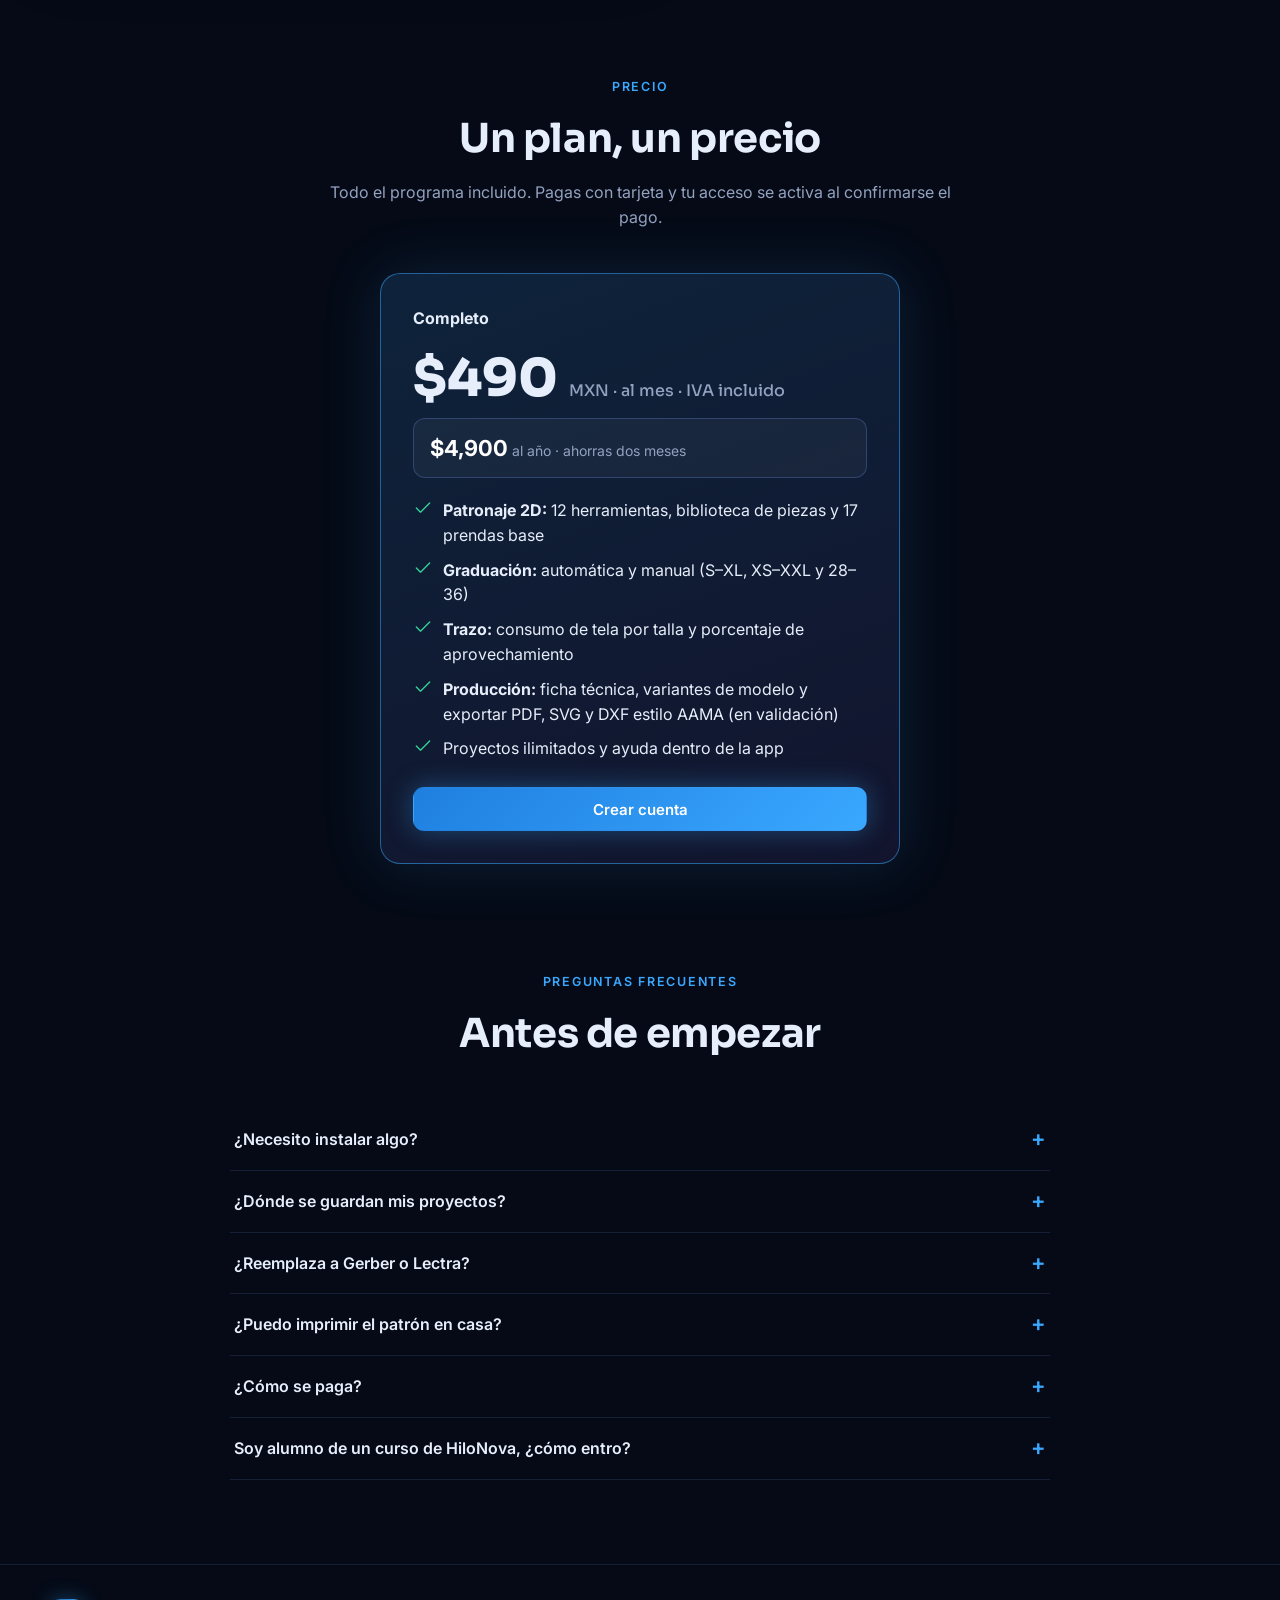
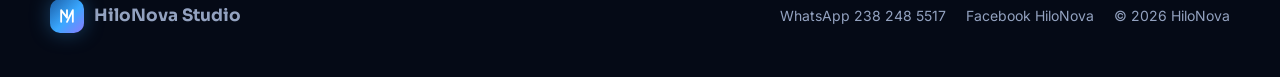
==== commit 6a1b4d1d: "feat: página y programa con el nuevo WhatsApp y «se usa solo en computadora» Qué: index.html cambia " ====
--- a/index.html
+++ b/index.html
@@ -104,7 +104,7 @@
     <h1>Patronaje digital <span class="g">avanzado</span>, desde tu navegador</h1>
     <p class="lead">Diseña patrones 2D, gradúa tallas y calcula el acomodo de corte con el consumo de tela y el porcentaje de aprovechamiento. Sin instalar nada: funciona en el navegador de tu computadora.</p>
     <div class="cta"><a class="btn pri" href="programa/auth/signup/">Crear cuenta</a><a class="btn" href="#precio">Ver precio</a></div>
-    <div class="note">Probado en Chrome de escritorio. Las imágenes de abajo son capturas del programa.</div>
+    <div class="note">Se usa solo en computadora, con Chrome. Las imágenes de abajo son capturas del programa.</div>
     <div class="tabs" id="tabs">
       <button class="tab on" data-img="patronaje">Patronaje 2D</button><button class="tab" data-img="graduacion">Graduación</button><button class="tab" data-img="trazo">Trazo</button><button class="tab" data-img="produccion">Producción</button>
     </div>
@@ -158,11 +158,11 @@
 
   <section id="faq" style="padding-top:20px"><div class="wrap faq" style="max-width:820px">
     <div class="sh"><small>Preguntas frecuentes</small><h2>Antes de empezar</h2></div>
-    <details><summary>¿Necesito instalar algo?</summary><p>No. Funciona en el navegador de tu computadora; lo hemos probado en Chrome de escritorio. Todavía no está probado en otros navegadores ni en tablet.</p></details>
+    <details><summary>¿Necesito instalar algo?</summary><p>No se instala nada. Funciona en el navegador y se usa solo en computadora (laptop o de escritorio), con Chrome. No tiene versión para celular ni tableta.</p></details>
     <details><summary>¿Dónde se guardan mis proyectos?</summary><p>Se guardan solos en tu navegador y también en tu cuenta, así que puedes abrirlos desde otra computadora. Los materiales y tus piezas guardadas viven solo en el navegador: descarga un respaldo desde Configuración.</p></details>
     <details><summary>¿Reemplaza a Gerber o Lectra?</summary><p>No. Es una herramienta de patronaje, graduación y trazo para talleres, estudiantes y marcas pequeñas. El DXF sigue la estructura de capas AAMA y todavía está en validación: revisa la importación en tu versión antes de producir.</p></details>
     <details><summary>¿Puedo imprimir el patrón en casa?</summary><p>Sí. El PDF en mosaico divide el patrón en hojas A4 con marcas para pegarlas, a escala 1:1. Verifica la escala con una regla antes de cortar.</p></details>
-    <details><summary>¿Cómo se paga?</summary><p>Con tarjeta, a través de Stripe. Es una suscripción de $490 MXN al mes (IVA incluido) o de $4,900 MXN al año, y se renueva sola hasta que la canceles. Primero creas tu cuenta y después pagas; el acceso se activa en cuanto se confirma el pago. Para cancelar, escríbenos por WhatsApp al 236 120 7101: se aplica al terminar el periodo que ya pagaste.</p></details>
+    <details><summary>¿Cómo se paga?</summary><p>Con tarjeta, a través de Stripe. Es una suscripción de $490 MXN al mes (IVA incluido) o de $4,900 MXN al año, y se renueva sola hasta que la canceles. Primero creas tu cuenta y después pagas; el acceso se activa en cuanto se confirma el pago. Para cancelar, escríbenos por WhatsApp al 238 248 5517: se aplica al terminar el periodo que ya pagaste.</p></details>
     <details><summary>Soy alumno de un curso de HiloNova, ¿cómo entro?</summary><p>Al terminar tu curso recibirás las indicaciones de tu acceso. Si tienes dudas, escríbenos por WhatsApp.</p></details>
   </div></section>
 </main>
@@ -170,11 +170,11 @@
 <footer><div class="wrap row">
   <a class="brand" href="#"><span class="mark"><svg viewBox="0 0 24 24"><path d="M5 19V5l7 9V5"/><path d="M12 19l7-14v14"/></svg></span>HiloNova Studio</a>
   <span class="sp"></span>
-  <a href="https://wa.me/522361207101" target="_blank" rel="noopener">WhatsApp 236 120 7101</a>
+  <a href="https://wa.me/522382485517" target="_blank" rel="noopener">WhatsApp 238 248 5517</a>
   <a href="https://www.facebook.com/HiloNova" target="_blank" rel="noopener">Facebook HiloNova</a>
   <span>© <span id="yr"></span> HiloNova</span>
 </div></footer>
-<a class="wa" href="https://wa.me/522361207101" target="_blank" rel="noopener" aria-label="WhatsApp"><svg viewBox="0 0 24 24"><path d="M12 2a10 10 0 0 0-8.6 15.1L2 22l5-1.3A10 10 0 1 0 12 2zm5.3 14.1c-.2.6-1.3 1.2-1.8 1.2-.5.1-1 .1-3.3-.8-2.8-1.1-4.5-3.9-4.7-4.1-.1-.2-1.1-1.5-1.1-2.9s.7-2 1-2.3c.3-.3.6-.3.8-.3h.6c.2 0 .4 0 .6.5l.8 2c.1.2.1.4 0 .5l-.4.6-.4.4c-.1.1-.3.3-.1.6.2.3.8 1.3 1.7 2.1 1.2 1 2.1 1.4 2.4 1.5.3.1.5.1.6-.1l.9-1c.2-.3.4-.2.6-.1l1.9.9c.3.1.5.2.5.3.1.2.1.8-.1 1.4z"/></svg></a>
+<a class="wa" href="https://wa.me/522382485517" target="_blank" rel="noopener" aria-label="WhatsApp"><svg viewBox="0 0 24 24"><path d="M12 2a10 10 0 0 0-8.6 15.1L2 22l5-1.3A10 10 0 1 0 12 2zm5.3 14.1c-.2.6-1.3 1.2-1.8 1.2-.5.1-1 .1-3.3-.8-2.8-1.1-4.5-3.9-4.7-4.1-.1-.2-1.1-1.5-1.1-2.9s.7-2 1-2.3c.3-.3.6-.3.8-.3h.6c.2 0 .4 0 .6.5l.8 2c.1.2.1.4 0 .5l-.4.6-.4.4c-.1.1-.3.3-.1.6.2.3.8 1.3 1.7 2.1 1.2 1 2.1 1.4 2.4 1.5.3.1.5.1.6-.1l.9-1c.2-.3.4-.2.6-.1l1.9.9c.3.1.5.2.5.3.1.2.1.8-.1 1.4z"/></svg></a>
 <script>
   document.getElementById('yr').textContent = new Date().getFullYear();
   var img = document.getElementById('shot');
